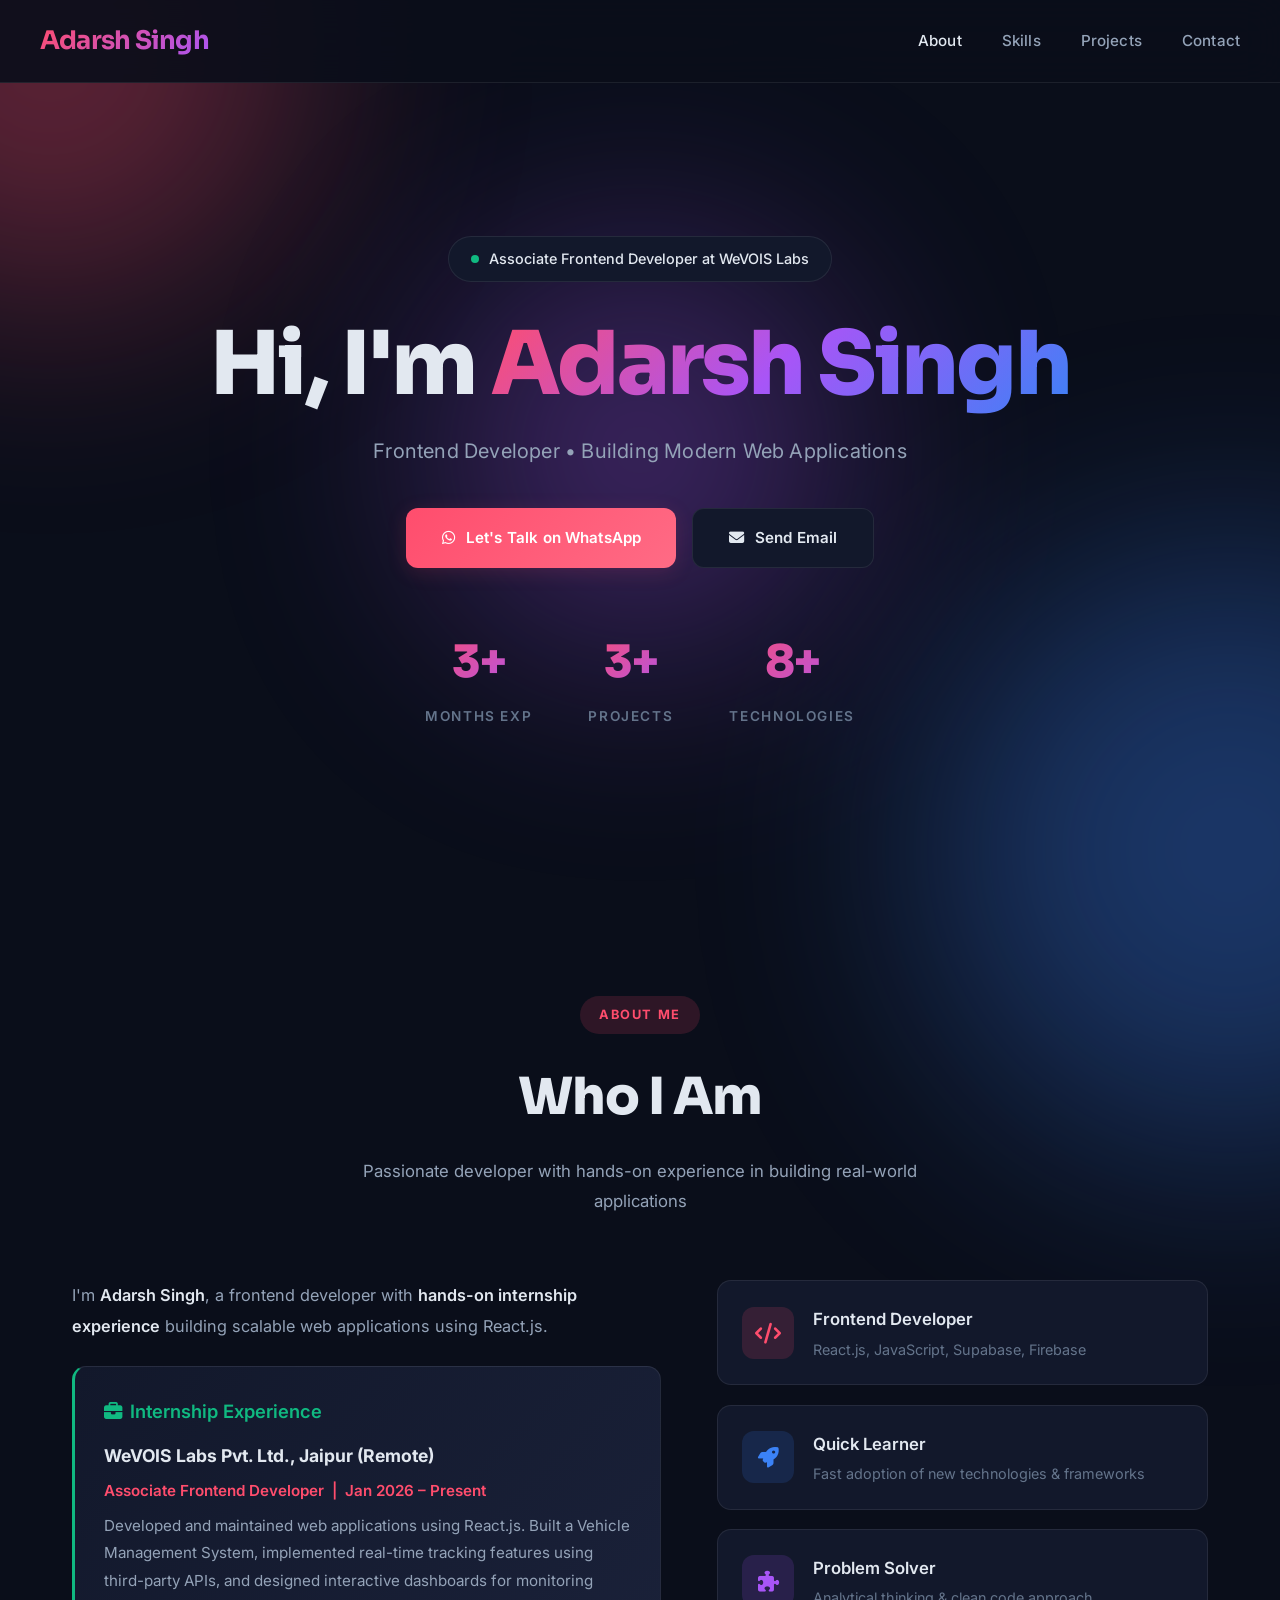
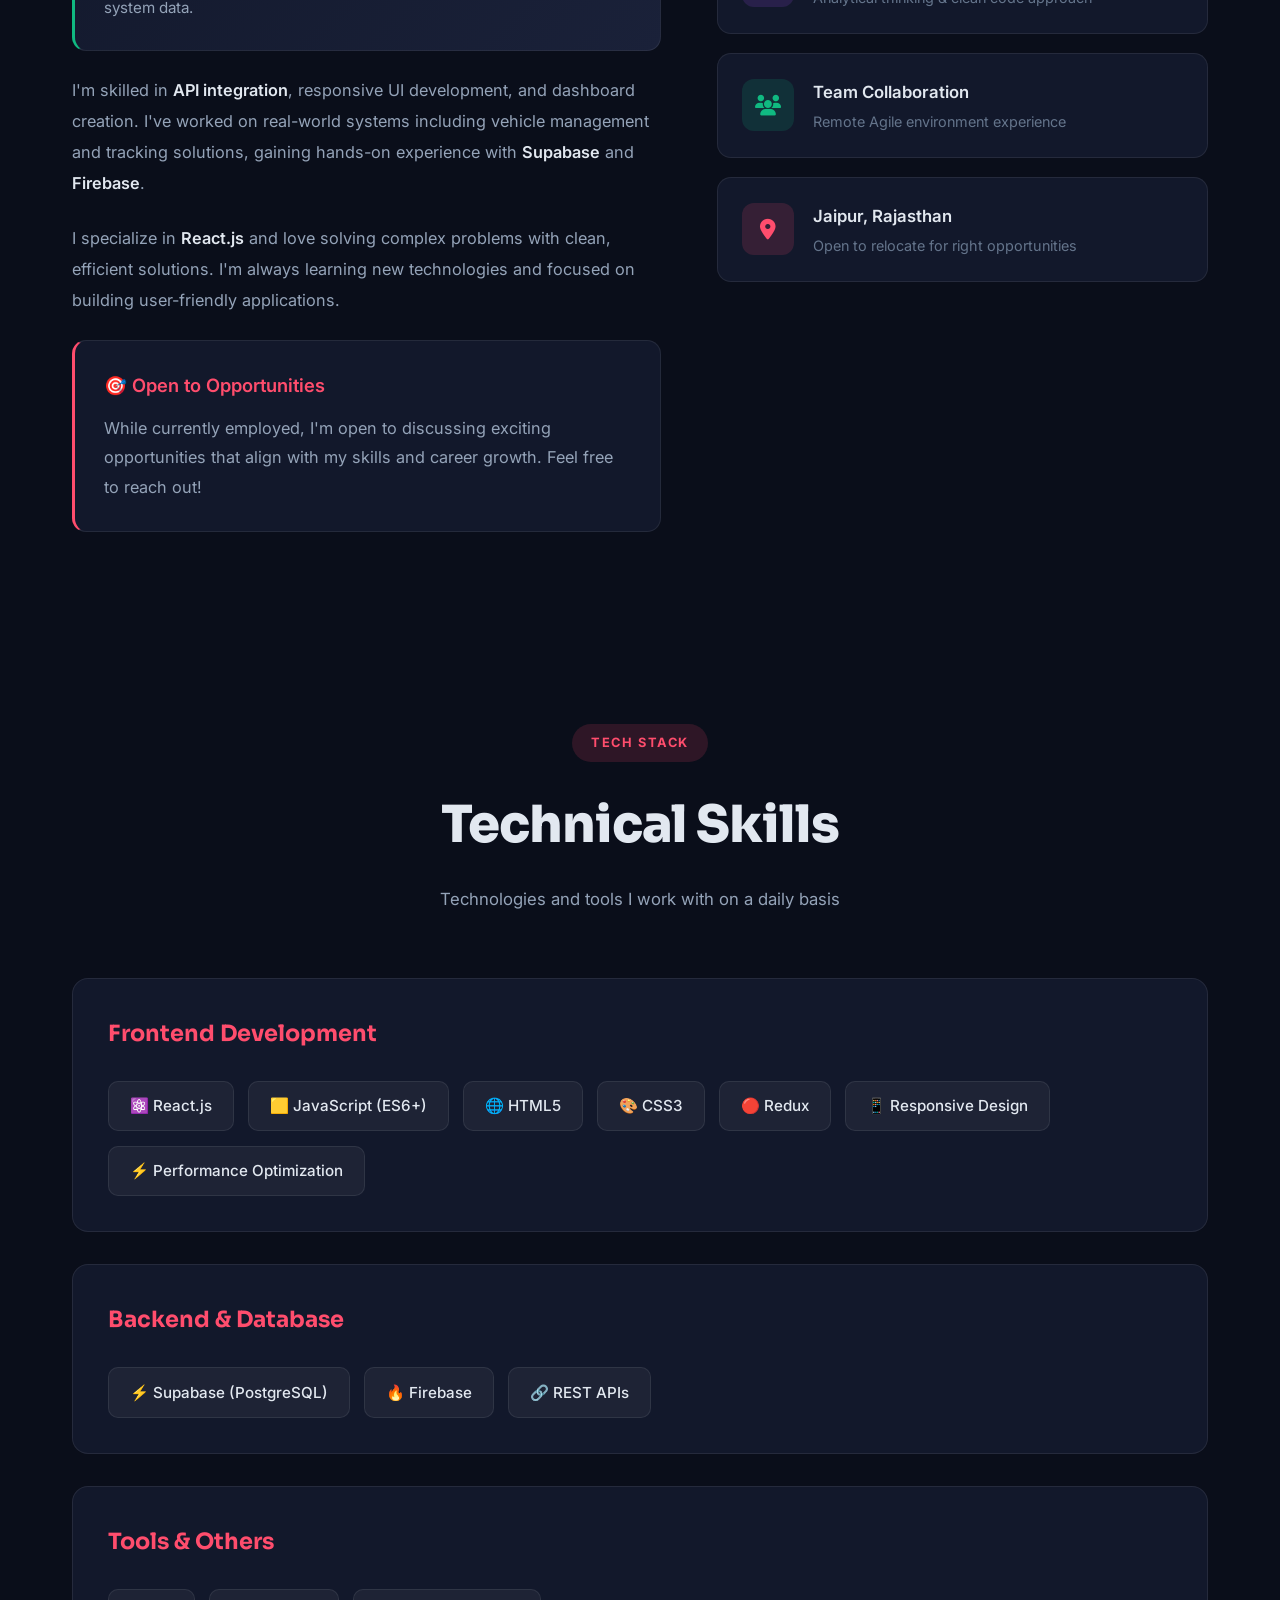
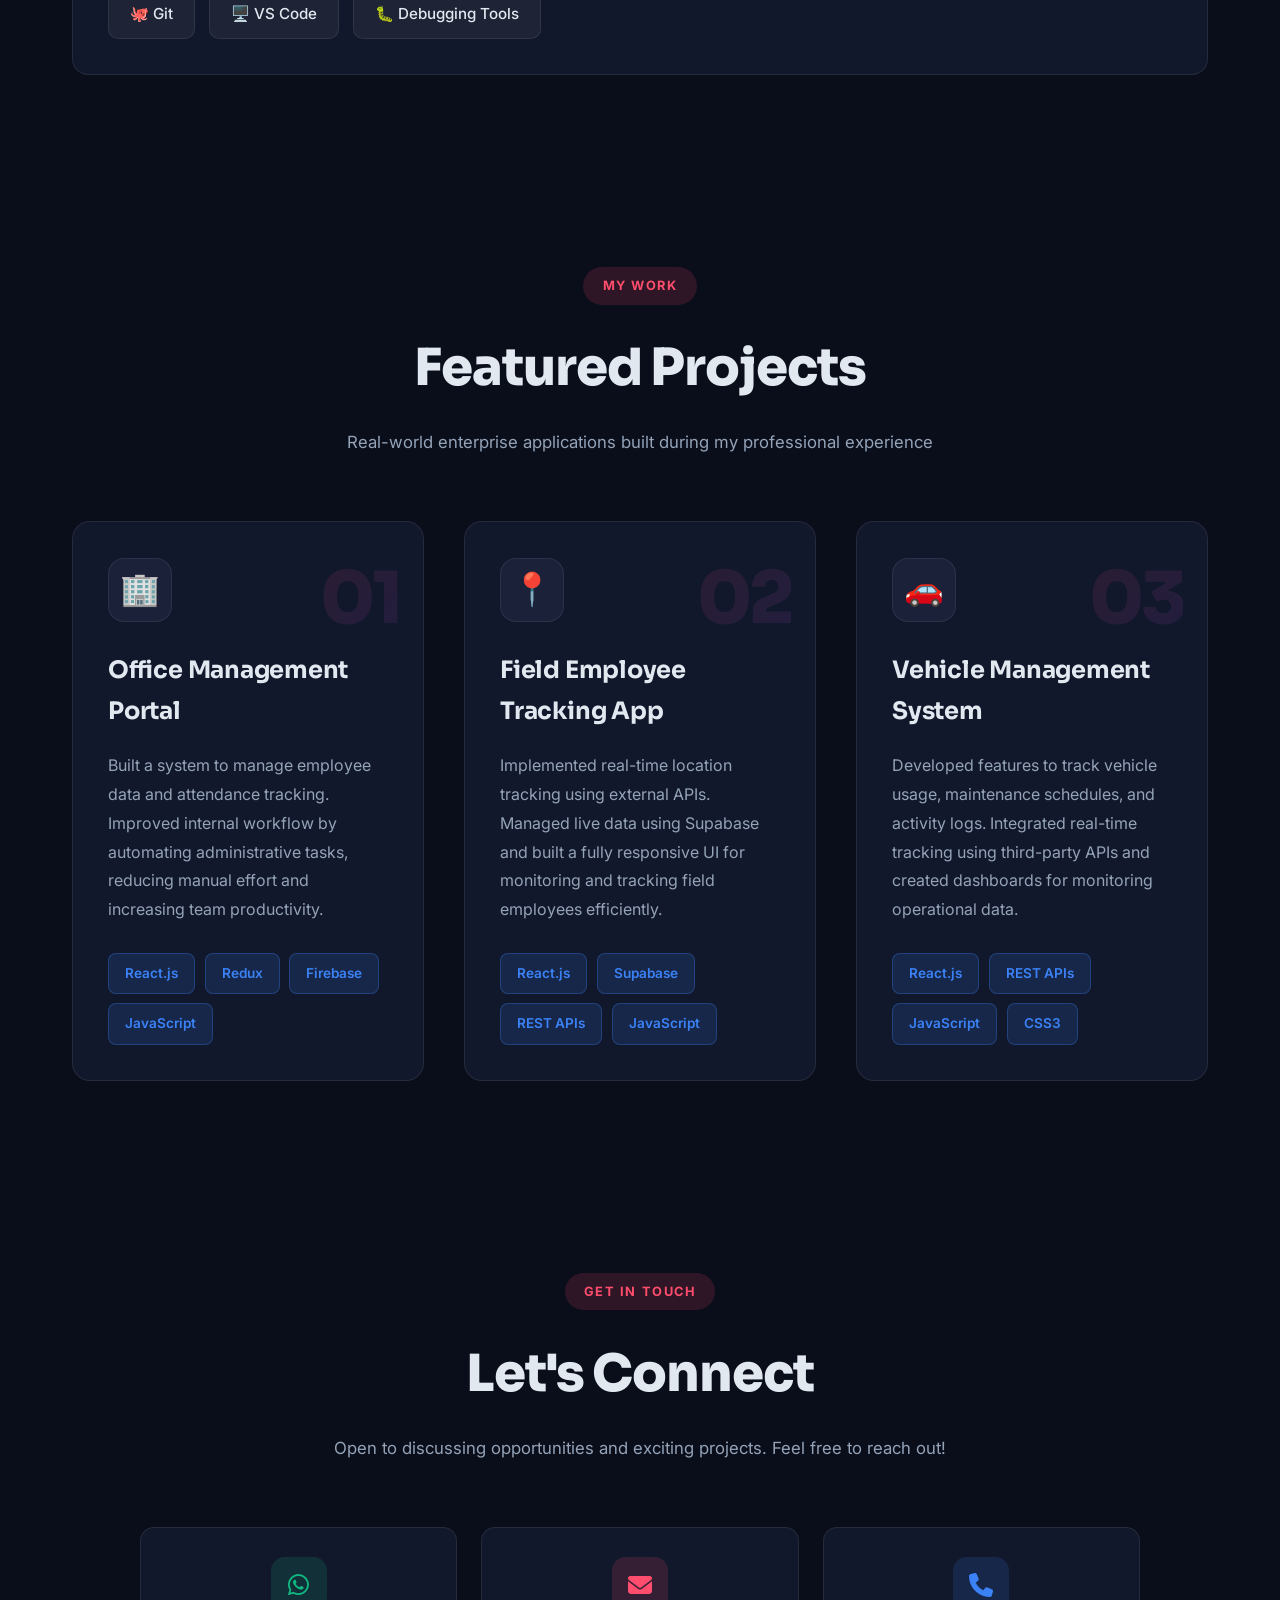
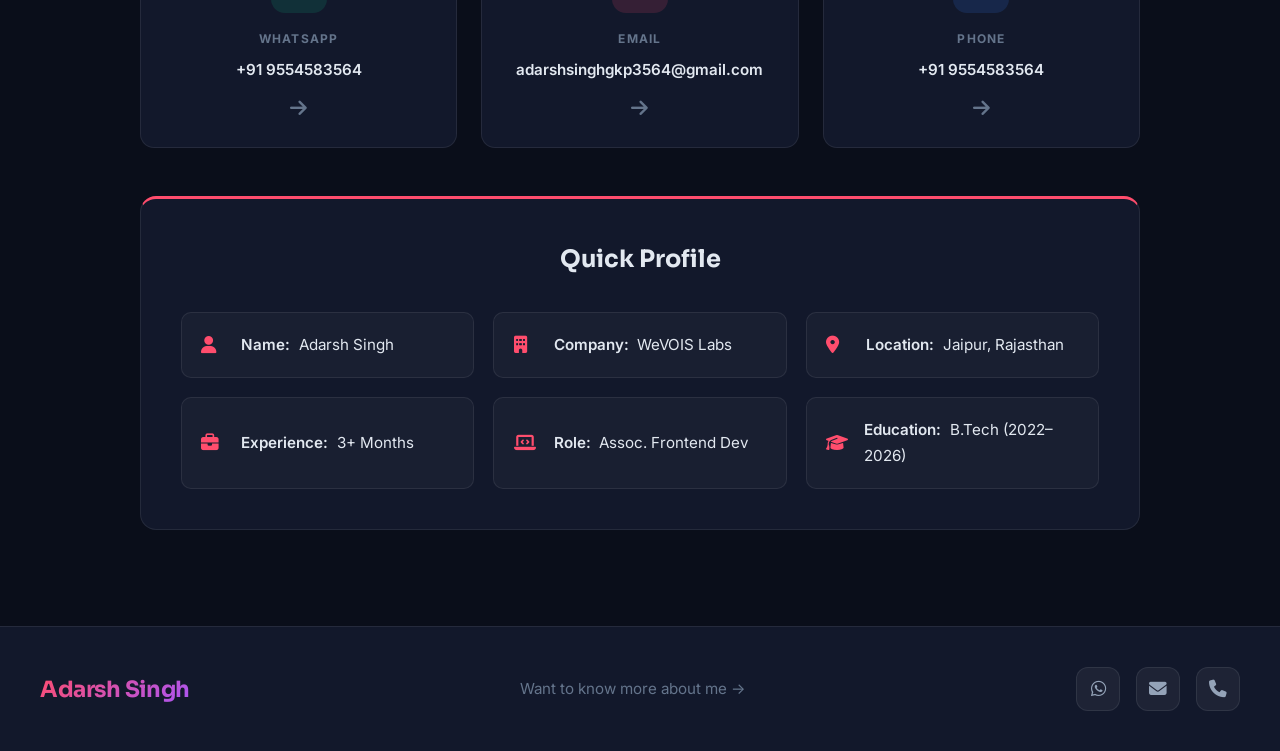
==== index.html @ 5f92d69b "Update portfolio - Adarsh Singh, Frontend Developer role, updated projects and skills" ====
<!DOCTYPE html>
<html lang="en">

<head>
  <meta charset="UTF-8" />
  <meta name="viewport" content="width=device-width, initial-scale=1.0" />
  <title>Adarsh Singh | Frontend Developer</title>
  <link
    href="https://fonts.googleapis.com/css2?family=Inter:wght@300;400;500;600;700;800;900&family=Sora:wght@400;500;600;700;800&display=swap"
    rel="stylesheet" />
  <link rel="stylesheet" href="https://cdnjs.cloudflare.com/ajax/libs/font-awesome/6.5.0/css/all.min.css" />
  <style>
    *,
    *::before,
    *::after {
      box-sizing: border-box;
      margin: 0;
      padding: 0;
    }

    html {
      scroll-behavior: smooth;
    }

    :root {
      --bg-dark: #0a0e1a;
      --bg-card: #12182b;
      --bg-hover: #1a2139;
      --accent: #ff4d6d;
      --accent-glow: rgba(255, 77, 109, 0.15);
      --blue: #3b82f6;
      --blue-glow: rgba(59, 130, 246, 0.15);
      --purple: #a855f7;
      --green: #10b981;
      --text: #e2e8f0;
      --text-dim: #94a3b8;
      --text-muted: #64748b;
      --border: rgba(255, 255, 255, 0.08);
    }

    body {
      font-family: 'Inter', -apple-system, BlinkMacSystemFont, 'Segoe UI', sans-serif;
      background: var(--bg-dark);
      color: var(--text);
      overflow-x: hidden;
      line-height: 1.7;
      -webkit-font-smoothing: antialiased;
      -moz-osx-font-smoothing: grayscale;
    }

    /* Background Effects */
    .bg-gradient {
      position: fixed;
      width: 100%;
      height: 100%;
      top: 0;
      left: 0;
      z-index: 0;
      pointer-events: none;
    }

    .glow {
      position: absolute;
      border-radius: 50%;
      filter: blur(120px);
      opacity: 0.35;
    }

    .glow-1 {
      width: 500px;
      height: 500px;
      background: var(--accent);
      top: -200px;
      left: -200px;
    }

    .glow-2 {
      width: 600px;
      height: 600px;
      background: var(--blue);
      bottom: -250px;
      right: -250px;
    }

    .glow-3 {
      width: 400px;
      height: 400px;
      background: var(--purple);
      top: 50%;
      left: 50%;
      transform: translate(-50%, -50%);
    }

    /* Navigation */
    nav {
      position: fixed;
      top: 0;
      left: 0;
      right: 0;
      z-index: 1000;
      padding: 1.2rem 2rem;
      background: rgba(10, 14, 26, 0.9);
      backdrop-filter: blur(20px);
      border-bottom: 1px solid var(--border);
    }

    .nav-container {
      max-width: 1200px;
      margin: 0 auto;
      display: flex;
      justify-content: space-between;
      align-items: center;
    }

    .logo {
      font-family: 'Sora', sans-serif;
      font-size: 1.6rem;
      font-weight: 700;
      background: linear-gradient(135deg, var(--accent), var(--purple));
      -webkit-background-clip: text;
      -webkit-text-fill-color: transparent;
      background-clip: text;
      letter-spacing: -0.03em;
    }

    .nav-links {
      display: flex;
      gap: 2.5rem;
      list-style: none;
    }

    .nav-links a {
      text-decoration: none;
      color: var(--text-dim);
      font-size: 0.95rem;
      font-weight: 500;
      transition: color 0.3s;
      position: relative;
      letter-spacing: 0.01em;
    }

    .nav-links a::after {
      content: '';
      position: absolute;
      bottom: -4px;
      left: 0;
      width: 0;
      height: 2px;
      background: var(--accent);
      transition: width 0.3s;
    }

    .nav-links a:hover,
    .nav-links a.active {
      color: var(--text);
    }

    .nav-links a:hover::after {
      width: 100%;
    }

    /* Main Container */
    .container {
      position: relative;
      z-index: 1;
      max-width: 1200px;
      margin: 0 auto;
      padding: 0 2rem;
    }

    /* Hero Section */
    .hero {
      min-height: 100vh;
      display: flex;
      flex-direction: column;
      justify-content: center;
      align-items: center;
      text-align: center;
      padding: 8rem 2rem 4rem;
    }

    .status-badge {
      display: inline-flex;
      align-items: center;
      gap: 0.6rem;
      padding: 0.6rem 1.4rem;
      background: var(--bg-card);
      border: 1px solid var(--border);
      border-radius: 50px;
      font-size: 0.9rem;
      font-weight: 500;
      margin-bottom: 2rem;
      animation: fadeInUp 0.6s ease;
    }

    .status-dot {
      width: 8px;
      height: 8px;
      background: var(--green);
      border-radius: 50%;
      animation: pulse 2s infinite;
    }

    @keyframes pulse {

      0%,
      100% {
        opacity: 1;
        transform: scale(1);
      }

      50% {
        opacity: 0.6;
        transform: scale(1.1);
      }
    }

    .hero h1 {
      font-family: 'Sora', sans-serif;
      font-size: clamp(2.8rem, 8vw, 5.5rem);
      font-weight: 800;
      line-height: 1.15;
      margin-bottom: 1.2rem;
      letter-spacing: -0.03em;
      animation: fadeInUp 0.6s 0.1s ease both;
    }

    .hero h1 .gradient-text {
      background: linear-gradient(135deg, var(--accent), var(--purple), var(--blue));
      -webkit-background-clip: text;
      -webkit-text-fill-color: transparent;
      background-clip: text;
    }

    .hero-subtitle {
      font-size: 1.25rem;
      color: var(--text-dim);
      margin-bottom: 2.5rem;
      font-weight: 400;
      letter-spacing: 0.01em;
      animation: fadeInUp 0.6s 0.2s ease both;
    }

    .cta-buttons {
      display: flex;
      gap: 1rem;
      flex-wrap: wrap;
      justify-content: center;
      margin-bottom: 3.5rem;
      animation: fadeInUp 0.6s 0.3s ease both;
    }

    .btn {
      padding: 1rem 2.2rem;
      border-radius: 12px;
      font-size: 0.95rem;
      font-weight: 600;
      text-decoration: none;
      display: inline-flex;
      align-items: center;
      gap: 0.7rem;
      transition: all 0.3s;
      border: none;
      cursor: pointer;
      letter-spacing: 0.01em;
    }

    .btn-primary {
      background: linear-gradient(135deg, var(--accent), #ff6b85);
      color: white;
      box-shadow: 0 4px 20px var(--accent-glow);
    }

    .btn-primary:hover {
      transform: translateY(-3px);
      box-shadow: 0 8px 30px var(--accent-glow);
    }

    .btn-secondary {
      background: var(--bg-card);
      color: var(--text);
      border: 1px solid var(--border);
    }

    .btn-secondary:hover {
      background: var(--bg-hover);
      border-color: var(--accent);
      transform: translateY(-3px);
    }

    .stats {
      display: flex;
      gap: 3.5rem;
      justify-content: center;
      animation: fadeInUp 0.6s 0.4s ease both;
    }

    .stat-item {
      text-align: center;
    }

    .stat-number {
      font-family: 'Sora', sans-serif;
      font-size: 2.8rem;
      font-weight: 800;
      background: linear-gradient(135deg, var(--accent), var(--purple));
      -webkit-background-clip: text;
      -webkit-text-fill-color: transparent;
      background-clip: text;
      letter-spacing: -0.02em;
    }

    .stat-label {
      font-size: 0.85rem;
      color: var(--text-muted);
      text-transform: uppercase;
      letter-spacing: 0.12em;
      font-weight: 600;
      margin-top: 0.3rem;
    }

    /* Section Styles */
    section {
      padding: 6rem 0;
      position: relative;
    }

    .section-header {
      text-align: center;
      margin-bottom: 4rem;
    }

    .section-tag {
      display: inline-block;
      padding: 0.5rem 1.2rem;
      background: var(--accent-glow);
      color: var(--accent);
      border-radius: 50px;
      font-size: 0.8rem;
      font-weight: 700;
      text-transform: uppercase;
      letter-spacing: 0.12em;
      margin-bottom: 1.2rem;
    }

    .section-title {
      font-family: 'Sora', sans-serif;
      font-size: clamp(2rem, 5vw, 3.2rem);
      font-weight: 800;
      margin-bottom: 1rem;
      letter-spacing: -0.02em;
    }

    .section-description {
      color: var(--text-dim);
      font-size: 1.05rem;
      max-width: 650px;
      margin: 0 auto;
      line-height: 1.8;
    }

    /* About Section */
    .about-grid {
      display: grid;
      grid-template-columns: 1.2fr 1fr;
      gap: 3.5rem;
      margin-top: 3rem;
      align-items: start;
    }

    .about-text p {
      color: var(--text-dim);
      margin-bottom: 1.5rem;
      line-height: 1.9;
      font-size: 1.02rem;
    }

    .about-text strong {
      color: var(--text);
      font-weight: 600;
    }

    .current-work {
      background: linear-gradient(135deg, var(--bg-card), var(--bg-hover));
      border: 1px solid var(--border);
      border-left: 3px solid var(--green);
      padding: 1.8rem;
      border-radius: 14px;
      margin-bottom: 1.5rem;
    }

    .current-work h4 {
      color: var(--green);
      margin-bottom: 0.8rem;
      font-size: 1.15rem;
      font-weight: 600;
      display: flex;
      align-items: center;
      gap: 0.5rem;
    }

    .current-work .company {
      color: var(--text);
      font-weight: 700;
      font-size: 1.1rem;
    }

    .current-work .role {
      color: var(--accent);
      font-weight: 600;
      font-size: 0.95rem;
      margin-top: 0.3rem;
    }

    .current-work p {
      margin: 0.5rem 0 0 0;
      line-height: 1.8;
      font-size: 0.95rem;
    }

    .highlight-box {
      background: var(--bg-card);
      border: 1px solid var(--border);
      border-left: 3px solid var(--accent);
      padding: 1.8rem;
      border-radius: 14px;
      margin-top: 1.5rem;
    }

    .highlight-box h4 {
      color: var(--accent);
      margin-bottom: 0.8rem;
      font-size: 1.15rem;
      font-weight: 600;
    }

    .highlight-box p {
      margin: 0;
      line-height: 1.8;
    }

    .info-cards {
      display: flex;
      flex-direction: column;
      gap: 1.2rem;
    }

    .info-card {
      background: var(--bg-card);
      border: 1px solid var(--border);
      border-radius: 14px;
      padding: 1.5rem;
      display: flex;
      align-items: center;
      gap: 1.2rem;
      transition: all 0.3s;
    }

    .info-card:hover {
      background: var(--bg-hover);
      border-color: var(--accent);
      transform: translateX(8px);
    }

    .info-icon {
      width: 52px;
      height: 52px;
      border-radius: 12px;
      display: flex;
      align-items: center;
      justify-content: center;
      font-size: 1.3rem;
      flex-shrink: 0;
    }

    .icon-red {
      background: var(--accent-glow);
      color: var(--accent);
    }

    .icon-blue {
      background: var(--blue-glow);
      color: var(--blue);
    }

    .icon-purple {
      background: rgba(168, 85, 247, 0.15);
      color: var(--purple);
    }

    .icon-green {
      background: rgba(16, 185, 129, 0.15);
      color: var(--green);
    }

    .info-content h4 {
      font-size: 1.05rem;
      margin-bottom: 0.3rem;
      font-weight: 600;
    }

    .info-content p {
      font-size: 0.9rem;
      color: var(--text-muted);
      margin: 0;
      line-height: 1.5;
    }

    /* Skills Section */
    .skills-grid {
      display: grid;
      gap: 2rem;
      margin-top: 3rem;
    }

    .skill-category {
      background: var(--bg-card);
      border: 1px solid var(--border);
      border-radius: 16px;
      padding: 2.2rem;
      transition: all 0.3s;
    }

    .skill-category:hover {
      border-color: var(--accent);
      transform: translateY(-5px);
      box-shadow: 0 10px 40px rgba(0, 0, 0, 0.3);
    }

    .skill-category h3 {
      font-family: 'Sora', sans-serif;
      font-size: 1.4rem;
      margin-bottom: 1.8rem;
      color: var(--accent);
      font-weight: 700;
    }

    .skill-tags {
      display: flex;
      flex-wrap: wrap;
      gap: 0.9rem;
    }

    .skill-tag {
      padding: 0.7rem 1.3rem;
      background: rgba(255, 255, 255, 0.05);
      border: 1px solid var(--border);
      border-radius: 10px;
      font-size: 0.95rem;
      color: var(--text);
      transition: all 0.3s;
      cursor: default;
      font-weight: 500;
    }

    .skill-tag:hover {
      background: var(--accent-glow);
      border-color: var(--accent);
      color: var(--accent);
      transform: translateY(-3px);
    }

    /* Projects Section */
    .projects-grid {
      display: grid;
      grid-template-columns: repeat(auto-fit, minmax(340px, 1fr));
      gap: 2.5rem;
      margin-top: 3rem;
    }

    .project-card {
      background: var(--bg-card);
      border: 1px solid var(--border);
      border-radius: 18px;
      padding: 2.2rem;
      position: relative;
      overflow: hidden;
      transition: all 0.4s;
    }

    .project-card::before {
      content: '';
      position: absolute;
      top: 0;
      left: 0;
      right: 0;
      height: 3px;
      background: linear-gradient(90deg, var(--accent), var(--purple), var(--blue));
      transform: scaleX(0);
      transition: transform 0.4s;
    }

    .project-card:hover::before {
      transform: scaleX(1);
    }

    .project-card:hover {
      border-color: var(--accent);
      transform: translateY(-10px);
      box-shadow: 0 20px 60px rgba(0, 0, 0, 0.4);
    }

    .project-number {
      font-family: 'Sora', sans-serif;
      font-size: 4.5rem;
      font-weight: 900;
      position: absolute;
      top: 1rem;
      right: 1.5rem;
      background: linear-gradient(135deg, var(--accent), var(--purple));
      -webkit-background-clip: text;
      -webkit-text-fill-color: transparent;
      background-clip: text;
      opacity: 0.1;
      letter-spacing: -0.05em;
    }

    .project-icon {
      width: 64px;
      height: 64px;
      background: var(--bg-hover);
      border: 1px solid var(--border);
      border-radius: 16px;
      display: flex;
      align-items: center;
      justify-content: center;
      font-size: 2rem;
      margin-bottom: 1.8rem;
    }

    .project-card h3 {
      font-family: 'Sora', sans-serif;
      font-size: 1.5rem;
      margin-bottom: 1.2rem;
      font-weight: 700;
      letter-spacing: -0.01em;
    }

    .project-card p {
      color: var(--text-dim);
      line-height: 1.8;
      margin-bottom: 1.8rem;
      font-size: 1rem;
    }

    .project-tags {
      display: flex;
      flex-wrap: wrap;
      gap: 0.6rem;
    }

    .project-tag {
      padding: 0.5rem 1rem;
      background: var(--blue-glow);
      border: 1px solid rgba(59, 130, 246, 0.3);
      color: var(--blue);
      border-radius: 8px;
      font-size: 0.85rem;
      font-weight: 600;
    }

    /* Contact Section */
    .contact-grid {
      display: grid;
      grid-template-columns: repeat(3, 1fr);
      gap: 1.5rem;
      margin-top: 3rem;
      max-width: 1000px;
      margin-left: auto;
      margin-right: auto;
    }

    .contact-card {
      background: var(--bg-card);
      border: 1px solid var(--border);
      border-radius: 14px;
      padding: 1.8rem;
      display: flex;
      flex-direction: column;
      align-items: center;
      text-align: center;
      gap: 1rem;
      text-decoration: none;
      color: var(--text);
      transition: all 0.3s;
      position: relative;
      overflow: hidden;
    }

    .contact-card::before {
      content: '';
      position: absolute;
      top: 0;
      left: 0;
      right: 0;
      height: 2px;
      background: currentColor;
      transform: scaleX(0);
      transition: transform 0.3s;
    }

    .contact-card:hover::before {
      transform: scaleX(1);
    }

    .contact-card:hover {
      background: var(--bg-hover);
      transform: translateY(-8px);
      box-shadow: 0 15px 50px rgba(0, 0, 0, 0.4);
    }

    .contact-card.whatsapp:hover {
      border-color: var(--green);
      box-shadow: 0 15px 50px rgba(16, 185, 129, 0.25);
    }

    .contact-card.whatsapp::before {
      color: var(--green);
    }

    .contact-card.email:hover {
      border-color: var(--accent);
      box-shadow: 0 15px 50px var(--accent-glow);
    }

    .contact-card.email::before {
      color: var(--accent);
    }

    .contact-card.phone:hover {
      border-color: var(--blue);
      box-shadow: 0 15px 50px var(--blue-glow);
    }

    .contact-card.phone::before {
      color: var(--blue);
    }

    .contact-icon {
      width: 56px;
      height: 56px;
      border-radius: 14px;
      display: flex;
      align-items: center;
      justify-content: center;
      font-size: 1.5rem;
      flex-shrink: 0;
    }

    .icon-whatsapp {
      background: rgba(16, 185, 129, 0.15);
      color: var(--green);
    }

    .icon-email {
      background: var(--accent-glow);
      color: var(--accent);
    }

    .icon-phone {
      background: var(--blue-glow);
      color: var(--blue);
    }

    .contact-info {
      width: 100%;
    }

    .contact-label {
      font-size: 0.75rem;
      color: var(--text-muted);
      text-transform: uppercase;
      letter-spacing: 0.1em;
      margin-bottom: 0.5rem;
      font-weight: 700;
    }

    .contact-value {
      font-size: 0.95rem;
      font-weight: 600;
      word-break: break-word;
    }

    .contact-arrow {
      font-size: 1.2rem;
      color: var(--text-muted);
      transition: all 0.3s;
    }

    .contact-card:hover .contact-arrow {
      transform: translateX(5px);
      color: var(--text);
    }

    .profile-summary {
      background: var(--bg-card);
      border: 1px solid var(--border);
      border-top: 3px solid var(--accent);
      border-radius: 16px;
      padding: 2.5rem;
      margin-top: 3rem;
      max-width: 1000px;
      margin-left: auto;
      margin-right: auto;
    }

    .profile-summary h3 {
      font-family: 'Sora', sans-serif;
      margin-bottom: 2rem;
      font-size: 1.5rem;
      font-weight: 700;
      text-align: center;
    }

    .profile-grid {
      display: grid;
      grid-template-columns: repeat(auto-fit, minmax(220px, 1fr));
      gap: 1.2rem;
    }

    .profile-item {
      background: rgba(255, 255, 255, 0.03);
      padding: 1.2rem;
      border-radius: 10px;
      display: flex;
      align-items: center;
      gap: 1rem;
      font-size: 0.95rem;
      border: 1px solid var(--border);
      transition: all 0.3s;
    }

    .profile-item:hover {
      background: rgba(255, 255, 255, 0.05);
      border-color: var(--accent);
    }

    .profile-item i {
      color: var(--accent);
      width: 24px;
      font-size: 1.1rem;
    }

    .profile-item strong {
      color: var(--text);
      margin-right: 0.3rem;
      font-weight: 600;
    }

    /* Footer */
    footer {
      background: var(--bg-card);
      border-top: 1px solid var(--border);
      padding: 2.5rem 2rem;
      text-align: center;
      position: relative;
      z-index: 1;
    }

    .footer-content {
      max-width: 1200px;
      margin: 0 auto;
      display: flex;
      justify-content: space-between;
      align-items: center;
      flex-wrap: wrap;
      gap: 2rem;
    }

    .footer-logo {
      font-family: 'Sora', sans-serif;
      font-size: 1.4rem;
      font-weight: 700;
      background: linear-gradient(135deg, var(--accent), var(--purple));
      -webkit-background-clip: text;
      -webkit-text-fill-color: transparent;
      background-clip: text;
      letter-spacing: -0.02em;
    }

    .footer-text {
      color: var(--text-muted);
      font-size: 0.95rem;
    }

    .footer-text .heart {
      color: var(--accent);
    }

    .social-links {
      display: flex;
      gap: 1rem;
    }

    .social-link {
      width: 44px;
      height: 44px;
      background: rgba(255, 255, 255, 0.05);
      border: 1px solid var(--border);
      border-radius: 12px;
      display: flex;
      align-items: center;
      justify-content: center;
      color: var(--text-dim);
      text-decoration: none;
      font-size: 1.1rem;
      transition: all 0.3s;
    }

    .social-link:hover {
      background: var(--accent-glow);
      border-color: var(--accent);
      color: var(--accent);
      transform: translateY(-3px);
    }

    /* Animations */
    @keyframes fadeInUp {
      from {
        opacity: 0;
        transform: translateY(30px);
      }

      to {
        opacity: 1;
        transform: translateY(0);
      }
    }

    .reveal {
      opacity: 0;
      transform: translateY(30px);
      transition: all 0.6s ease;
    }

    .reveal.active {
      opacity: 1;
      transform: translateY(0);
    }

    /* Mobile Menu Toggle */
    .menu-toggle {
      display: none;
      flex-direction: column;
      gap: 5px;
      cursor: pointer;
    }

    .menu-toggle span {
      width: 26px;
      height: 3px;
      background: var(--text);
      border-radius: 2px;
      transition: all 0.3s;
    }

    /* Responsive Design */
    @media (max-width: 968px) {
      .about-grid {
        grid-template-columns: 1fr;
        gap: 2.5rem;
      }

      .contact-grid {
        grid-template-columns: 1fr;
      }

      .projects-grid {
        grid-template-columns: 1fr;
      }
    }

    @media (max-width: 768px) {
      nav {
        padding: 1rem 1.5rem;
      }

      .menu-toggle {
        display: flex;
      }

      .nav-links {
        position: fixed;
        top: 70px;
        left: 0;
        right: 0;
        background: rgba(10, 14, 26, 0.98);
        backdrop-filter: blur(20px);
        flex-direction: column;
        padding: 2rem;
        gap: 1.5rem;
        transform: translateY(-100%);
        transition: transform 0.3s;
        border-bottom: 1px solid var(--border);
      }

      .nav-links.active {
        transform: translateY(0);
      }

      .hero h1 {
        font-size: 2.5rem;
      }

      .stats {
        gap: 2rem;
        flex-wrap: wrap;
      }

      .footer-content {
        flex-direction: column;
        text-align: center;
      }

      .cta-buttons {
        flex-direction: column;
        width: 100%;
        max-width: 320px;
      }

      .btn {
        width: 100%;
        justify-content: center;
      }

      section {
        padding: 4rem 0;
      }

      .section-header {
        margin-bottom: 3rem;
      }
    }
  </style>
</head>

<body>

  <!-- Background Effects -->
  <div class="bg-gradient">
    <div class="glow glow-1"></div>
    <div class="glow glow-2"></div>
    <div class="glow glow-3"></div>
  </div>

  <!-- Navigation -->
  <nav>
    <div class="nav-container">
      <div class="logo">Adarsh Singh</div>
      <div class="menu-toggle" onclick="toggleMenu()">
        <span></span>
        <span></span>
        <span></span>
      </div>
      <ul class="nav-links" id="navLinks">
        <li><a href="#about">About</a></li>
        <li><a href="#skills">Skills</a></li>
        <li><a href="#projects">Projects</a></li>
        <li><a href="#contact">Contact</a></li>
      </ul>
    </div>
  </nav>

  <!-- Hero Section -->
  <section class="hero">
    <div class="status-badge">
      <span class="status-dot"></span>
      Associate Frontend Developer at WeVOIS Labs
    </div>
    <h1>Hi, I'm <span class="gradient-text">Adarsh Singh</span></h1>
    <p class="hero-subtitle">Frontend Developer • Building Modern Web Applications</p>
    <div class="cta-buttons">
      <a href="https://wa.me/919554583564?text=Hi%20Adarsh!%20I%20saw%20your%20portfolio." target="_blank"
        class="btn btn-primary">
        <i class="fab fa-whatsapp"></i> Let's Talk on WhatsApp
      </a>
      <a href="mailto:adarshsinghgkp3564@gmail.com?subject=Opportunity%20for%20Adarsh" class="btn btn-secondary">
        <i class="fas fa-envelope"></i> Send Email
      </a>
    </div>
    <div class="stats">
      <div class="stat-item">
        <div class="stat-number">3+</div>
        <div class="stat-label">Months Exp</div>
      </div>
      <div class="stat-item">
        <div class="stat-number">3+</div>
        <div class="stat-label">Projects</div>
      </div>
      <div class="stat-item">
        <div class="stat-number">8+</div>
        <div class="stat-label">Technologies</div>
      </div>
    </div>
  </section>

  <div class="container">
    <!-- About Section -->
    <section id="about">
      <div class="section-header reveal">
        <span class="section-tag">About Me</span>
        <h2 class="section-title">Who I Am</h2>
        <p class="section-description">Passionate developer with hands-on experience in building real-world applications
        </p>
      </div>

      <div class="about-grid">
        <div class="about-text reveal">
          <p>I'm <strong>Adarsh Singh</strong>, a frontend developer with <strong>hands-on internship experience</strong> building scalable web applications using React.js.</p>

          <div class="current-work">
            <h4><i class="fas fa-briefcase"></i> Internship Experience</h4>
            <p class="company">WeVOIS Labs Pvt. Ltd., Jaipur (Remote)</p>
            <p class="role">Associate Frontend Developer &nbsp;|&nbsp; Jan 2026 – Present</p>
            <p>Developed and maintained web applications using React.js. Built a Vehicle Management System, implemented real-time tracking features using third-party APIs, and designed interactive dashboards for monitoring system data.</p>
          </div>

          <p>I'm skilled in <strong>API integration</strong>, responsive UI development, and dashboard creation. I've worked on real-world systems including vehicle management and tracking solutions, gaining hands-on experience with <strong>Supabase</strong> and <strong>Firebase</strong>.</p>

          <p>I specialize in <strong>React.js</strong> and love solving complex problems with clean, efficient solutions. I'm always learning new technologies and focused on building user-friendly applications.</p>

          <div class="highlight-box">
            <h4>🎯 Open to Opportunities</h4>
            <p>While currently employed, I'm open to discussing exciting opportunities that align with my skills and
              career growth. Feel free to reach out!</p>
          </div>
        </div>

        <div class="info-cards reveal">
          <div class="info-card">
            <div class="info-icon icon-red">
              <i class="fas fa-code"></i>
            </div>
            <div class="info-content">
              <h4>Frontend Developer</h4>
              <p>React.js, JavaScript, Supabase, Firebase</p>
            </div>
          </div>

          <div class="info-card">
            <div class="info-icon icon-blue">
              <i class="fas fa-rocket"></i>
            </div>
            <div class="info-content">
              <h4>Quick Learner</h4>
              <p>Fast adoption of new technologies & frameworks</p>
            </div>
          </div>

          <div class="info-card">
            <div class="info-icon icon-purple">
              <i class="fas fa-puzzle-piece"></i>
            </div>
            <div class="info-content">
              <h4>Problem Solver</h4>
              <p>Analytical thinking & clean code approach</p>
            </div>
          </div>

          <div class="info-card">
            <div class="info-icon icon-green">
              <i class="fas fa-users"></i>
            </div>
            <div class="info-content">
              <h4>Team Collaboration</h4>
              <p>Remote Agile environment experience</p>
            </div>
          </div>

          <div class="info-card">
            <div class="info-icon icon-red">
              <i class="fas fa-map-marker-alt"></i>
            </div>
            <div class="info-content">
              <h4>Jaipur, Rajasthan</h4>
              <p>Open to relocate for right opportunities</p>
            </div>
          </div>
        </div>
      </div>
    </section>

    <!-- Skills Section -->
    <section id="skills">
      <div class="section-header reveal">
        <span class="section-tag">Tech Stack</span>
        <h2 class="section-title">Technical Skills</h2>
        <p class="section-description">Technologies and tools I work with on a daily basis</p>
      </div>

      <div class="skills-grid">
        <div class="skill-category reveal">
          <h3>Frontend Development</h3>
          <div class="skill-tags">
            <span class="skill-tag">⚛️ React.js</span>
            <span class="skill-tag">🟨 JavaScript (ES6+)</span>
            <span class="skill-tag">🌐 HTML5</span>
            <span class="skill-tag">🎨 CSS3</span>
            <span class="skill-tag">🔴 Redux</span>
            <span class="skill-tag">📱 Responsive Design</span>
            <span class="skill-tag">⚡ Performance Optimization</span>
          </div>
        </div>

        <div class="skill-category reveal">
          <h3>Backend & Database</h3>
          <div class="skill-tags">
            <span class="skill-tag">⚡ Supabase (PostgreSQL)</span>
            <span class="skill-tag">🔥 Firebase</span>
            <span class="skill-tag">🔗 REST APIs</span>
          </div>
        </div>

        <div class="skill-category reveal">
          <h3>Tools & Others</h3>
          <div class="skill-tags">
            <span class="skill-tag">🐙 Git</span>
            <span class="skill-tag">🖥️ VS Code</span>
            <span class="skill-tag">🐛 Debugging Tools</span>
          </div>
        </div>
      </div>
    </section>

    <!-- Projects Section -->
    <section id="projects">
      <div class="section-header reveal">
        <span class="section-tag">My Work</span>
        <h2 class="section-title">Featured Projects</h2>
        <p class="section-description">Real-world enterprise applications built during my professional experience</p>
      </div>

      <div class="projects-grid">
        <div class="project-card reveal">
          <div class="project-number">01</div>
          <div class="project-icon">🏢</div>
          <h3>Office Management Portal</h3>
          <p>Built a system to manage employee data and attendance tracking. Improved internal workflow by automating
            administrative tasks, reducing manual effort and increasing team productivity.</p>
          <div class="project-tags">
            <span class="project-tag">React.js</span>
            <span class="project-tag">Redux</span>
            <span class="project-tag">Firebase</span>
            <span class="project-tag">JavaScript</span>
          </div>
        </div>

        <div class="project-card reveal">
          <div class="project-number">02</div>
          <div class="project-icon">📍</div>
          <h3>Field Employee Tracking App</h3>
          <p>Implemented real-time location tracking using external APIs. Managed live data using Supabase and built a
            fully responsive UI for monitoring and tracking field employees efficiently.</p>
          <div class="project-tags">
            <span class="project-tag">React.js</span>
            <span class="project-tag">Supabase</span>
            <span class="project-tag">REST APIs</span>
            <span class="project-tag">JavaScript</span>
          </div>
        </div>

        <div class="project-card reveal">
          <div class="project-number">03</div>
          <div class="project-icon">🚗</div>
          <h3>Vehicle Management System</h3>
          <p>Developed features to track vehicle usage, maintenance schedules, and activity logs. Integrated real-time
            tracking using third-party APIs and created dashboards for monitoring operational data.</p>
          <div class="project-tags">
            <span class="project-tag">React.js</span>
            <span class="project-tag">REST APIs</span>
            <span class="project-tag">JavaScript</span>
            <span class="project-tag">CSS3</span>
          </div>
        </div>
      </div>
    </section>

    <!-- Contact Section -->
    <section id="contact">
      <div class="section-header reveal">
        <span class="section-tag">Get In Touch</span>
        <h2 class="section-title">Let's Connect</h2>
        <p class="section-description">Open to discussing opportunities and exciting projects. Feel free to reach out!
        </p>
      </div>

      <div class="contact-grid reveal">
        <a href="https://wa.me/919554583564?text=Hi%20Adarsh!%20I%20saw%20your%20portfolio." target="_blank"
          class="contact-card whatsapp">
          <div class="contact-icon icon-whatsapp">
            <i class="fab fa-whatsapp"></i>
          </div>
          <div class="contact-info">
            <div class="contact-label">WhatsApp</div>
            <div class="contact-value">+91 9554583564</div>
          </div>
          <i class="fas fa-arrow-right contact-arrow"></i>
        </a>

        <a href="mailto:adarshsinghgkp3564@gmail.com?subject=Opportunity%20for%20Adarsh" class="contact-card email">
          <div class="contact-icon icon-email">
            <i class="fas fa-envelope"></i>
          </div>
          <div class="contact-info">
            <div class="contact-label">Email</div>
            <div class="contact-value">adarshsinghgkp3564@gmail.com</div>
          </div>
          <i class="fas fa-arrow-right contact-arrow"></i>
        </a>

        <a href="tel:+919554583564" class="contact-card phone">
          <div class="contact-icon icon-phone">
            <i class="fas fa-phone"></i>
          </div>
          <div class="contact-info">
            <div class="contact-label">Phone</div>
            <div class="contact-value">+91 9554583564</div>
          </div>
          <i class="fas fa-arrow-right contact-arrow"></i>
        </a>
      </div>

      <div class="profile-summary reveal">
        <h3>Quick Profile</h3>
        <div class="profile-grid">
          <div class="profile-item">
            <i class="fas fa-user"></i>
            <span><strong>Name:</strong> Adarsh Singh</span>
          </div>
          <div class="profile-item">
            <i class="fas fa-building"></i>
            <span><strong>Company:</strong> WeVOIS Labs</span>
          </div>
          <div class="profile-item">
            <i class="fas fa-map-marker-alt"></i>
            <span><strong>Location:</strong> Jaipur, Rajasthan</span>
          </div>
          <div class="profile-item">
            <i class="fas fa-briefcase"></i>
            <span><strong>Experience:</strong> 3+ Months</span>
          </div>
          <div class="profile-item">
            <i class="fas fa-laptop-code"></i>
            <span><strong>Role:</strong> Assoc. Frontend Dev</span>
          </div>
          <div class="profile-item">
            <i class="fas fa-graduation-cap"></i>
            <span><strong>Education:</strong> B.Tech (2022–2026)</span>
          </div>
        </div>
      </div>
    </section>
  </div>

  <!-- Footer -->
  <footer>
    <div class="footer-content">
      <div class="footer-logo">Adarsh Singh</div>
      <div class="footer-text">
        Want to know more about me →
      </div>
      <div class="social-links">
        <a href="https://wa.me/919554583564" target="_blank" class="social-link" title="WhatsApp">
          <i class="fab fa-whatsapp"></i>
        </a>
        <a href="mailto:adarshsinghgkp3564@gmail.com" class="social-link" title="Email">
          <i class="fas fa-envelope"></i>
        </a>
        <a href="tel:+919554583564" class="social-link" title="Call">
          <i class="fas fa-phone"></i>
        </a>
      </div>
    </div>
  </footer>

  <script>
    // Scroll reveal animation
    const observerOptions = {
      threshold: 0.1,
      rootMargin: '0px 0px -50px 0px'
    };

    const observer = new IntersectionObserver(function (entries) {
      entries.forEach(entry => {
        if (entry.isIntersecting) {
          entry.target.classList.add('active');
        }
      });
    }, observerOptions);

    document.querySelectorAll('.reveal').forEach(element => {
      observer.observe(element);
    });

    // Active nav link on scroll
    const sections = document.querySelectorAll('section[id]');
    const navLinks = document.querySelectorAll('.nav-links a');

    window.addEventListener('scroll', () => {
      let current = '';
      sections.forEach(section => {
        const sectionTop = section.offsetTop;
        const sectionHeight = section.clientHeight;
        if (scrollY >= sectionTop - 200) {
          current = section.getAttribute('id');
        }
      });

      navLinks.forEach(link => {
        link.classList.remove('active');
        if (link.getAttribute('href') === `#${current}`) {
          link.classList.add('active');
        }
      });
    });

    // Mobile menu toggle
    function toggleMenu() {
      const navLinks = document.getElementById('navLinks');
      navLinks.classList.toggle('active');
    }

    // Close mobile menu when clicking a link
    document.querySelectorAll('.nav-links a').forEach(link => {
      link.addEventListener('click', () => {
        document.getElementById('navLinks').classList.remove('active');
      });
    });

    // Smooth scroll for navigation
    document.querySelectorAll('a[href^="#"]').forEach(anchor => {
      anchor.addEventListener('click', function (e) {
        e.preventDefault();
        const target = document.querySelector(this.getAttribute('href'));
        if (target) {
          target.scrollIntoView({
            behavior: 'smooth',
            block: 'start'
          });
        }
      });
    });
  </script>
</body>

</html>
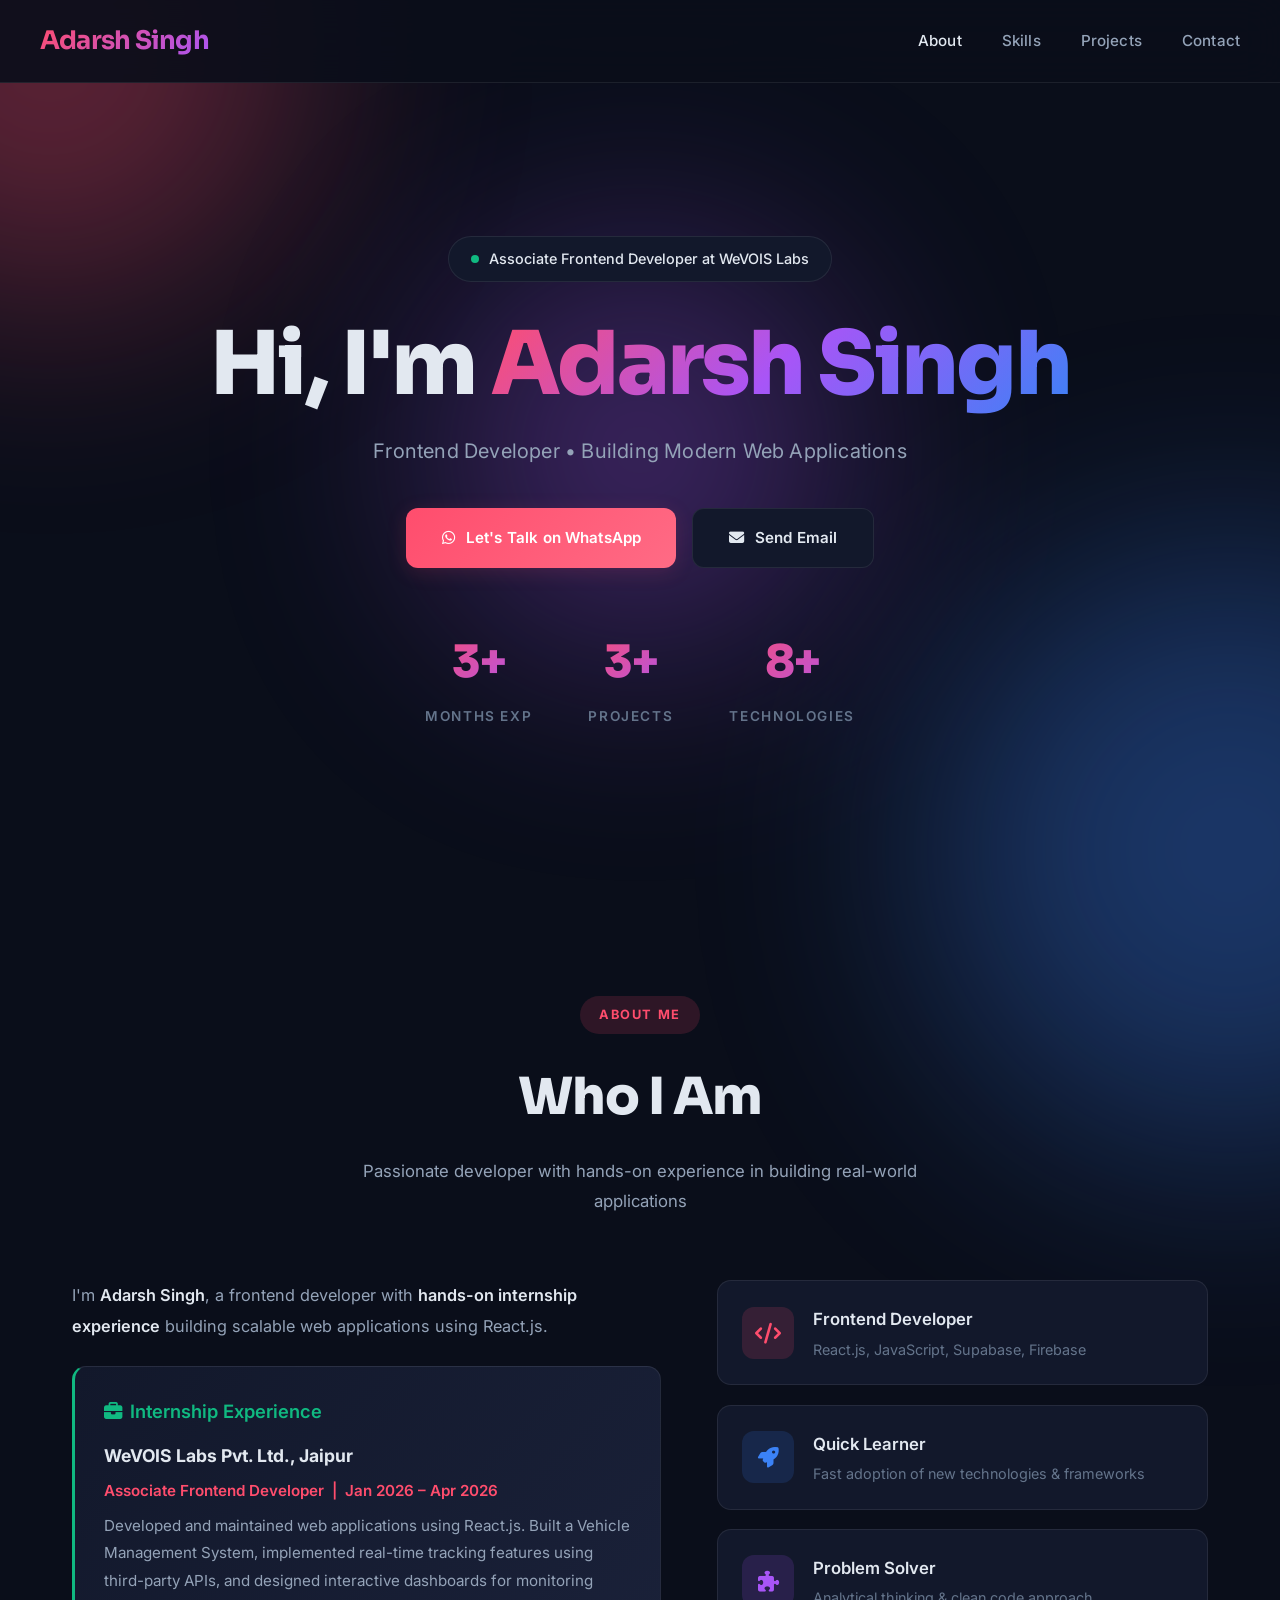
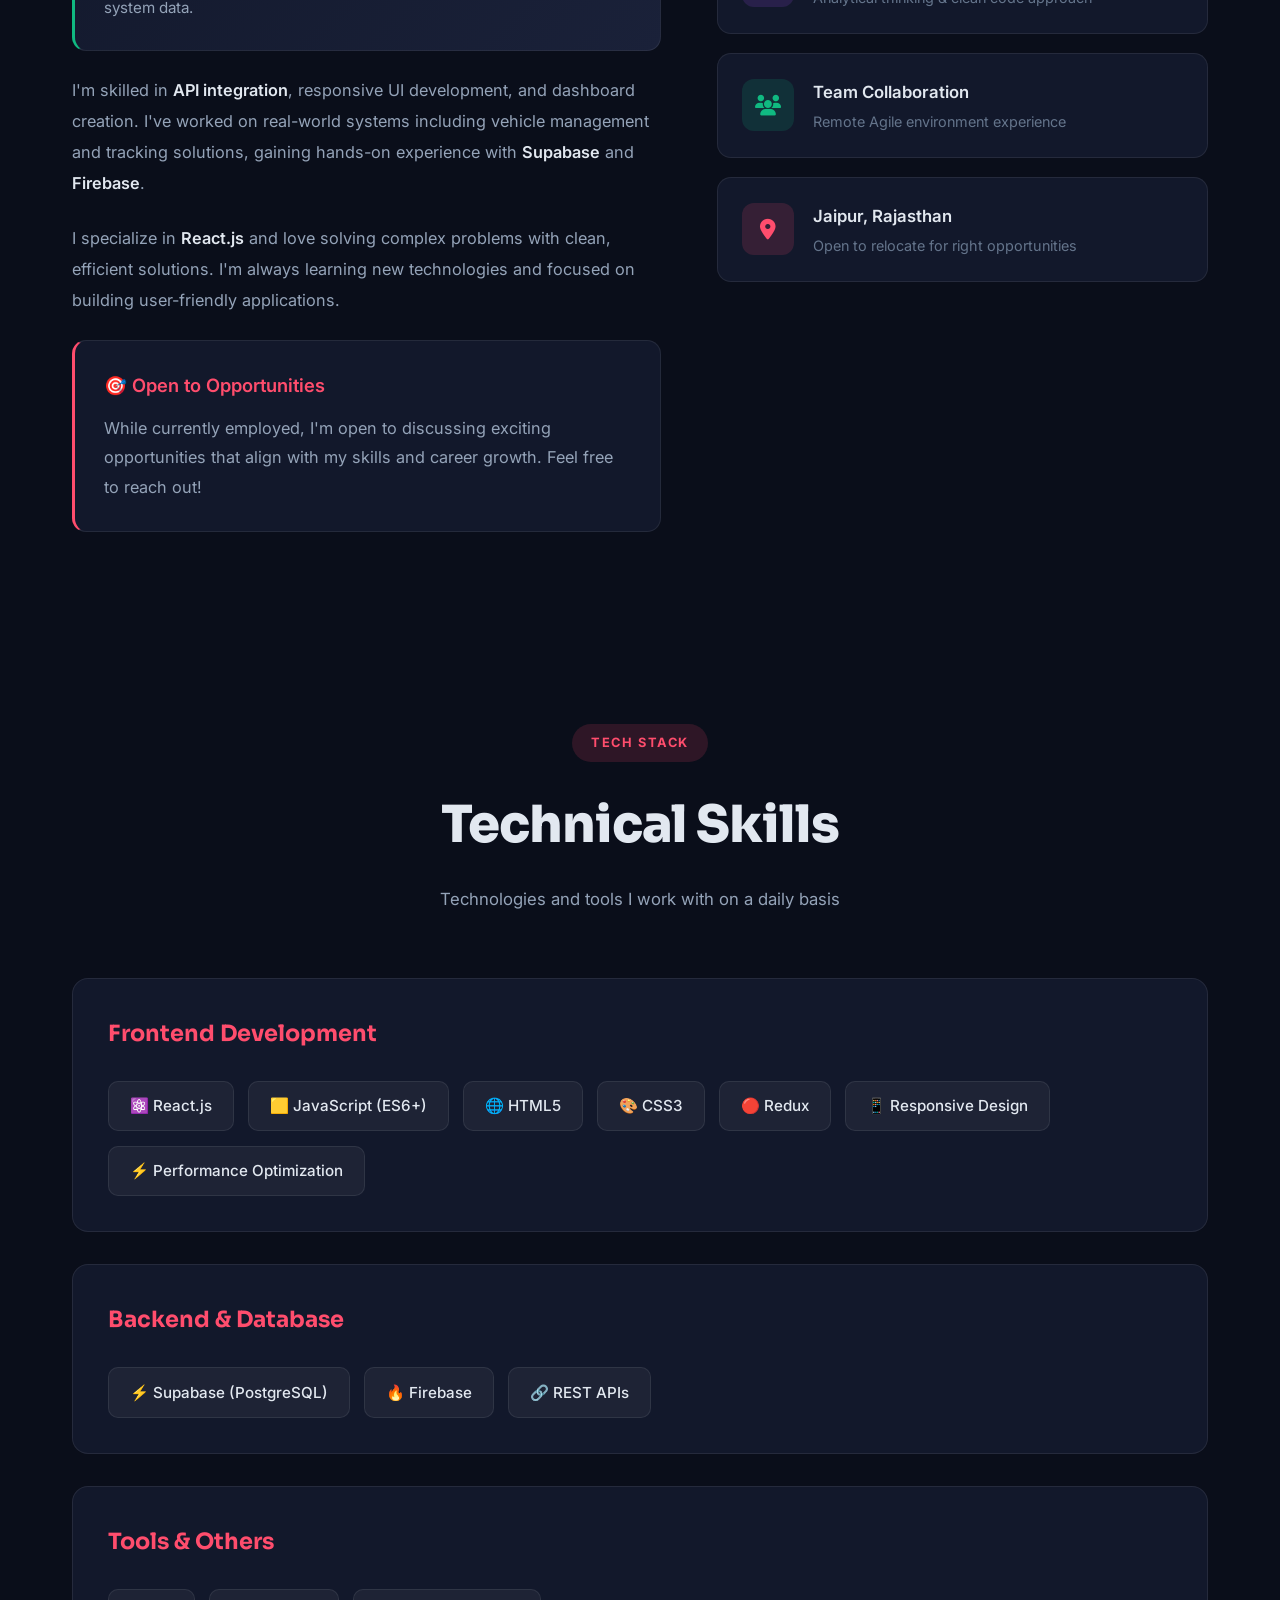
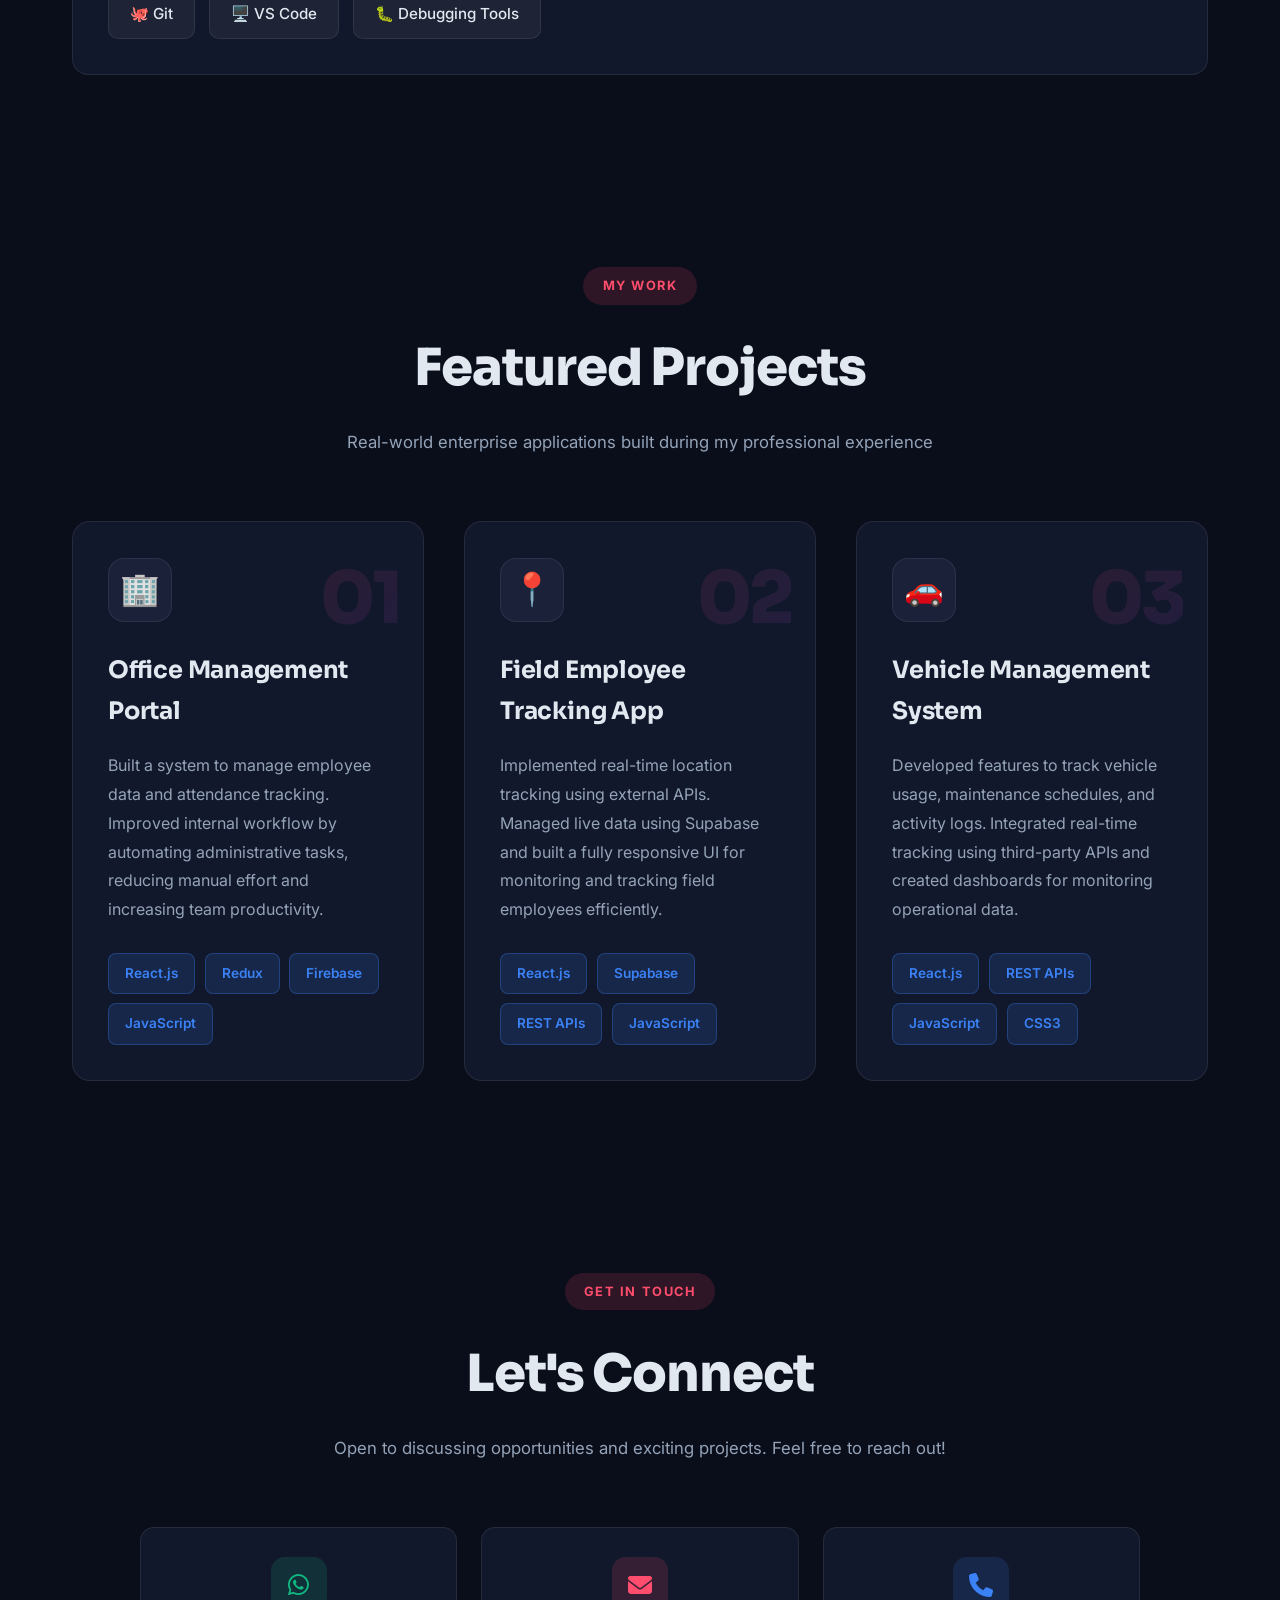
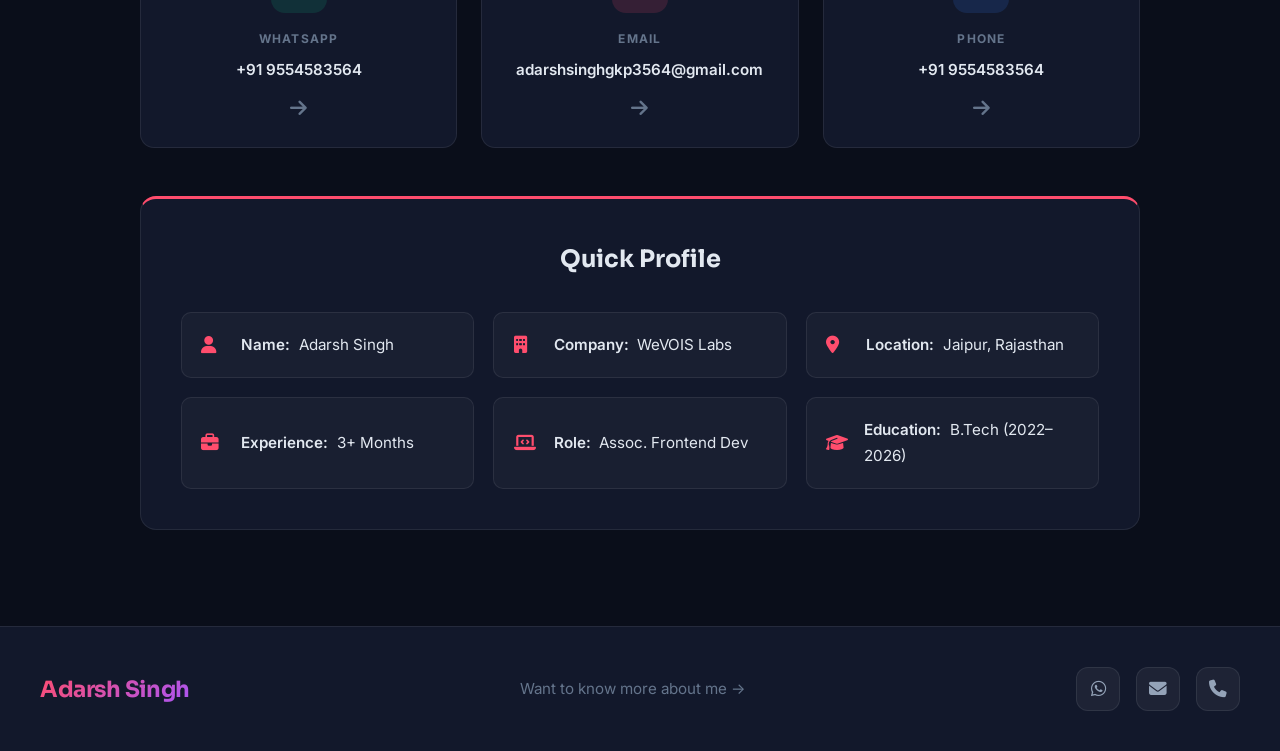
==== commit c98e2d89: "Remove Remote from company name, update internship date to Apr 2026" ====
--- a/index.html
+++ b/index.html
@@ -1110,8 +1110,8 @@
 
           <div class="current-work">
             <h4><i class="fas fa-briefcase"></i> Internship Experience</h4>
-            <p class="company">WeVOIS Labs Pvt. Ltd., Jaipur (Remote)</p>
-            <p class="role">Associate Frontend Developer &nbsp;|&nbsp; Jan 2026 – Present</p>
+            <p class="company">WeVOIS Labs Pvt. Ltd., Jaipur</p>
+            <p class="role">Associate Frontend Developer &nbsp;|&nbsp; Jan 2026 – Apr 2026</p>
             <p>Developed and maintained web applications using React.js. Built a Vehicle Management System, implemented real-time tracking features using third-party APIs, and designed interactive dashboards for monitoring system data.</p>
           </div>
 
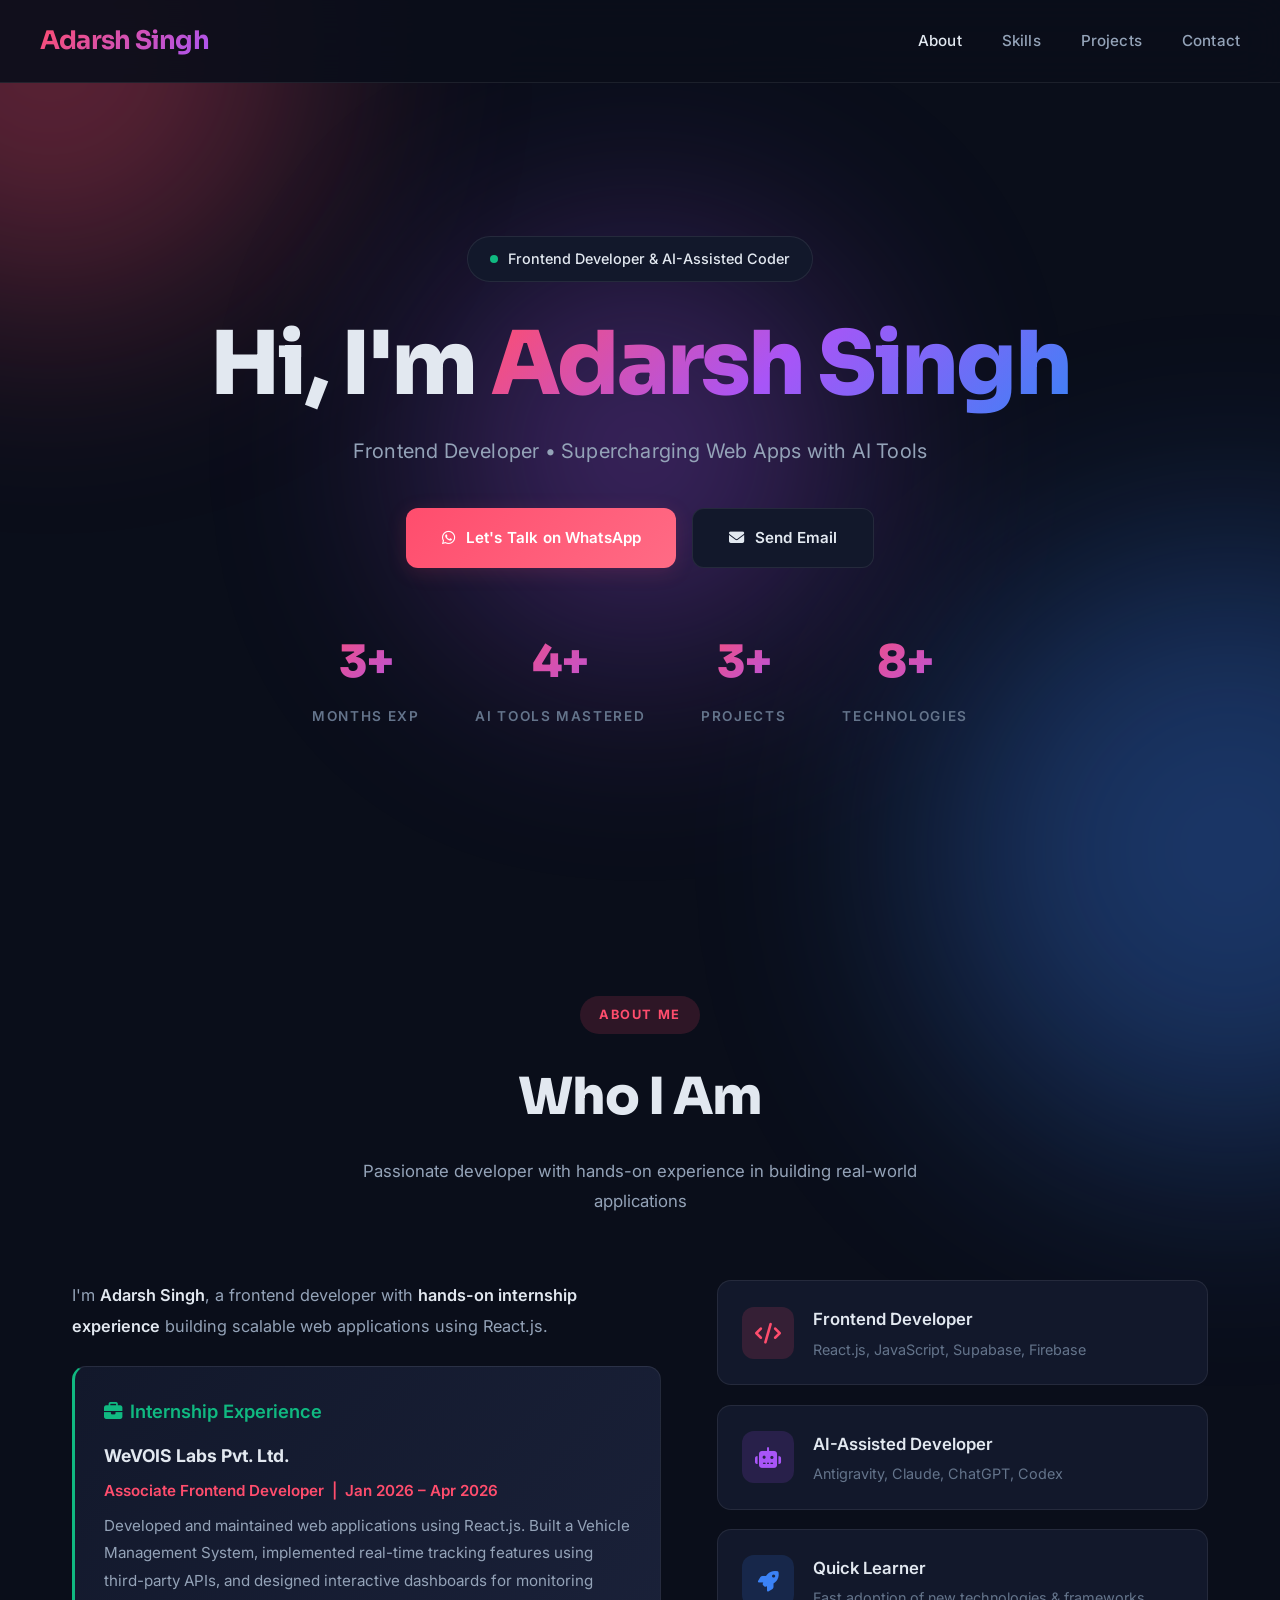
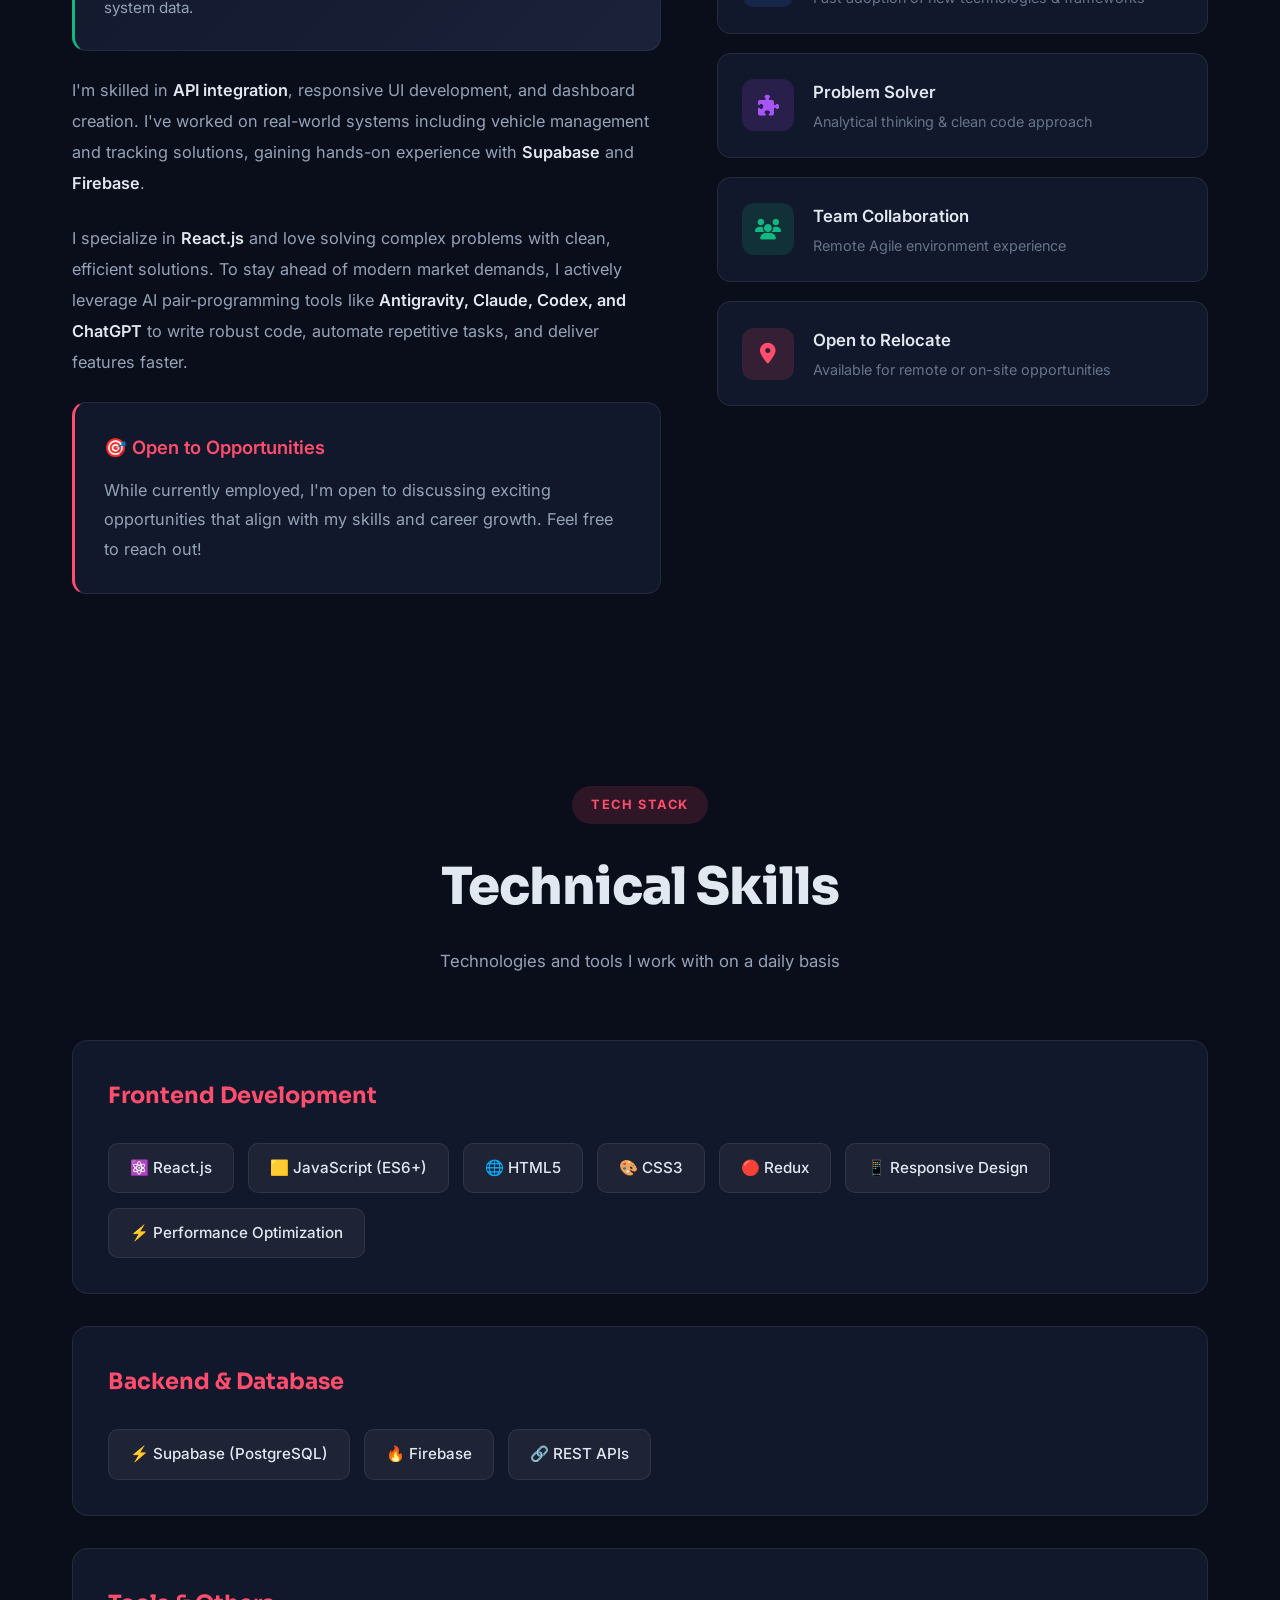
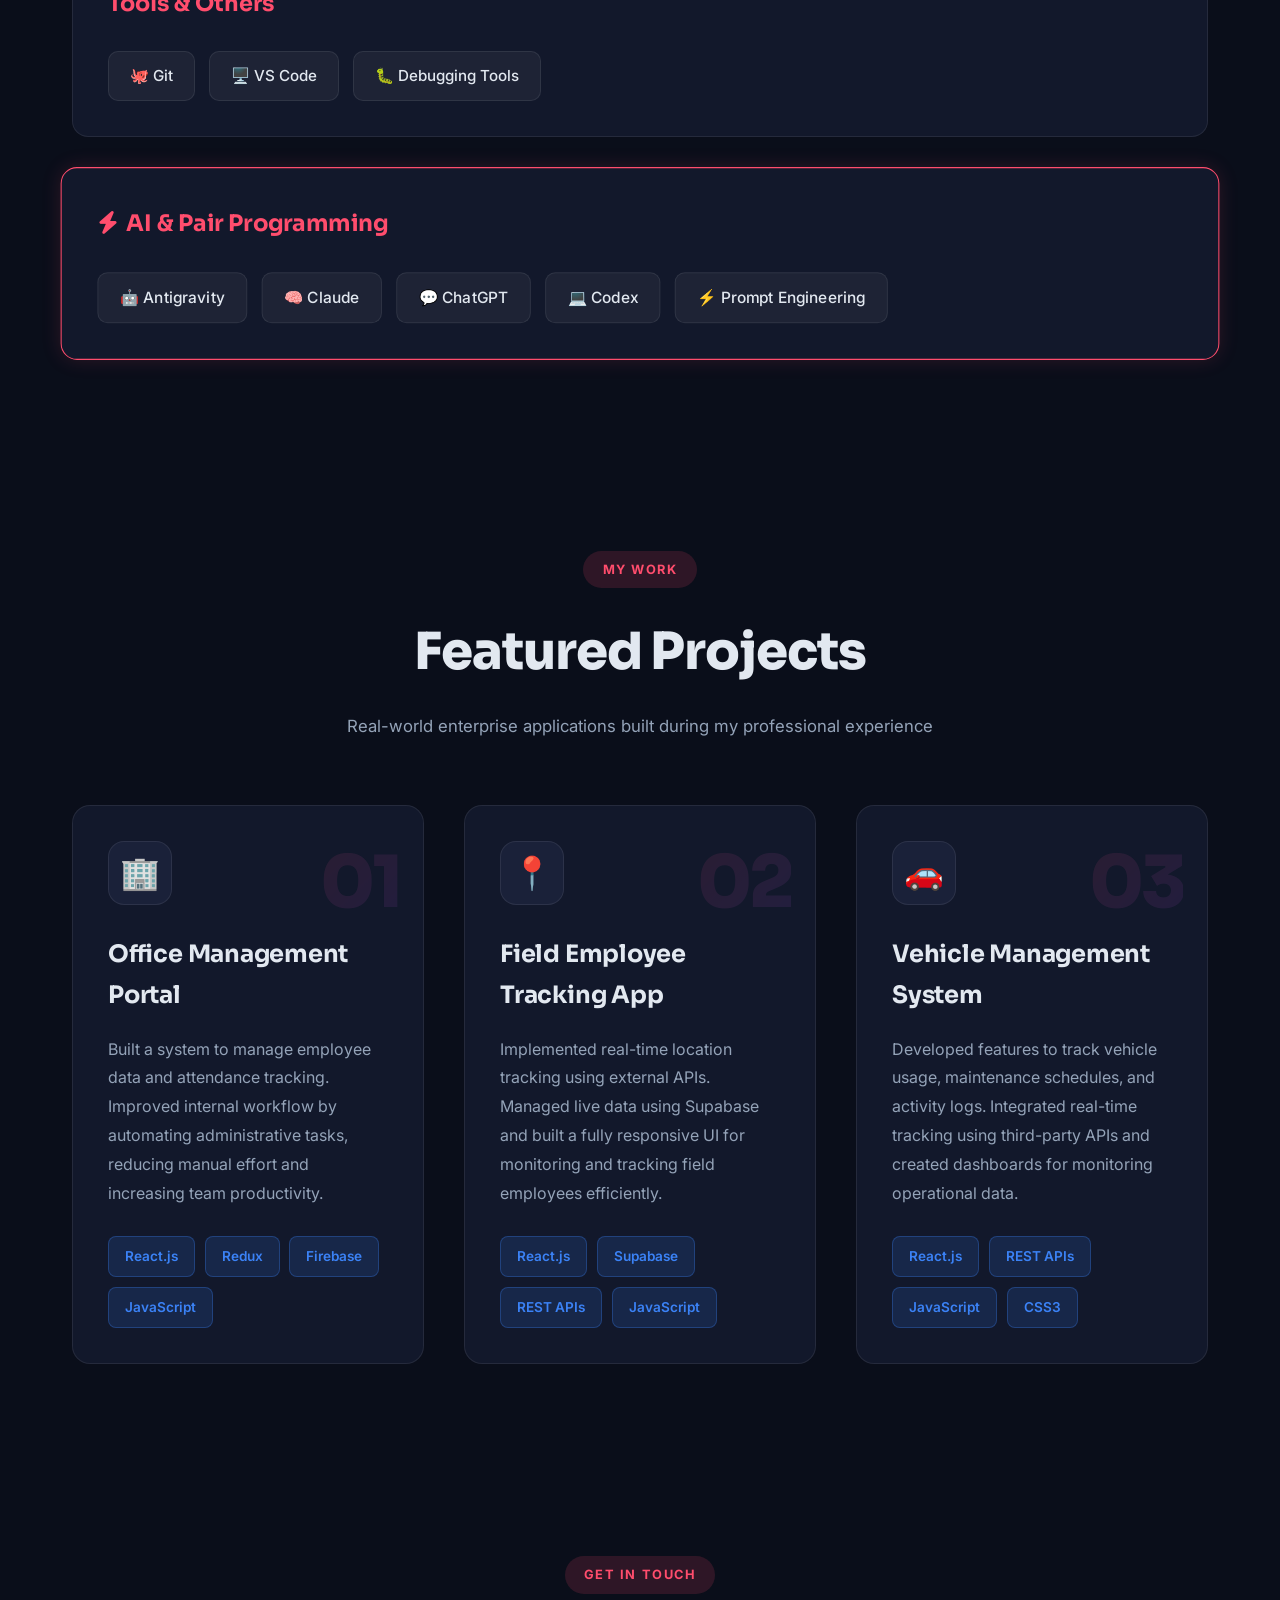
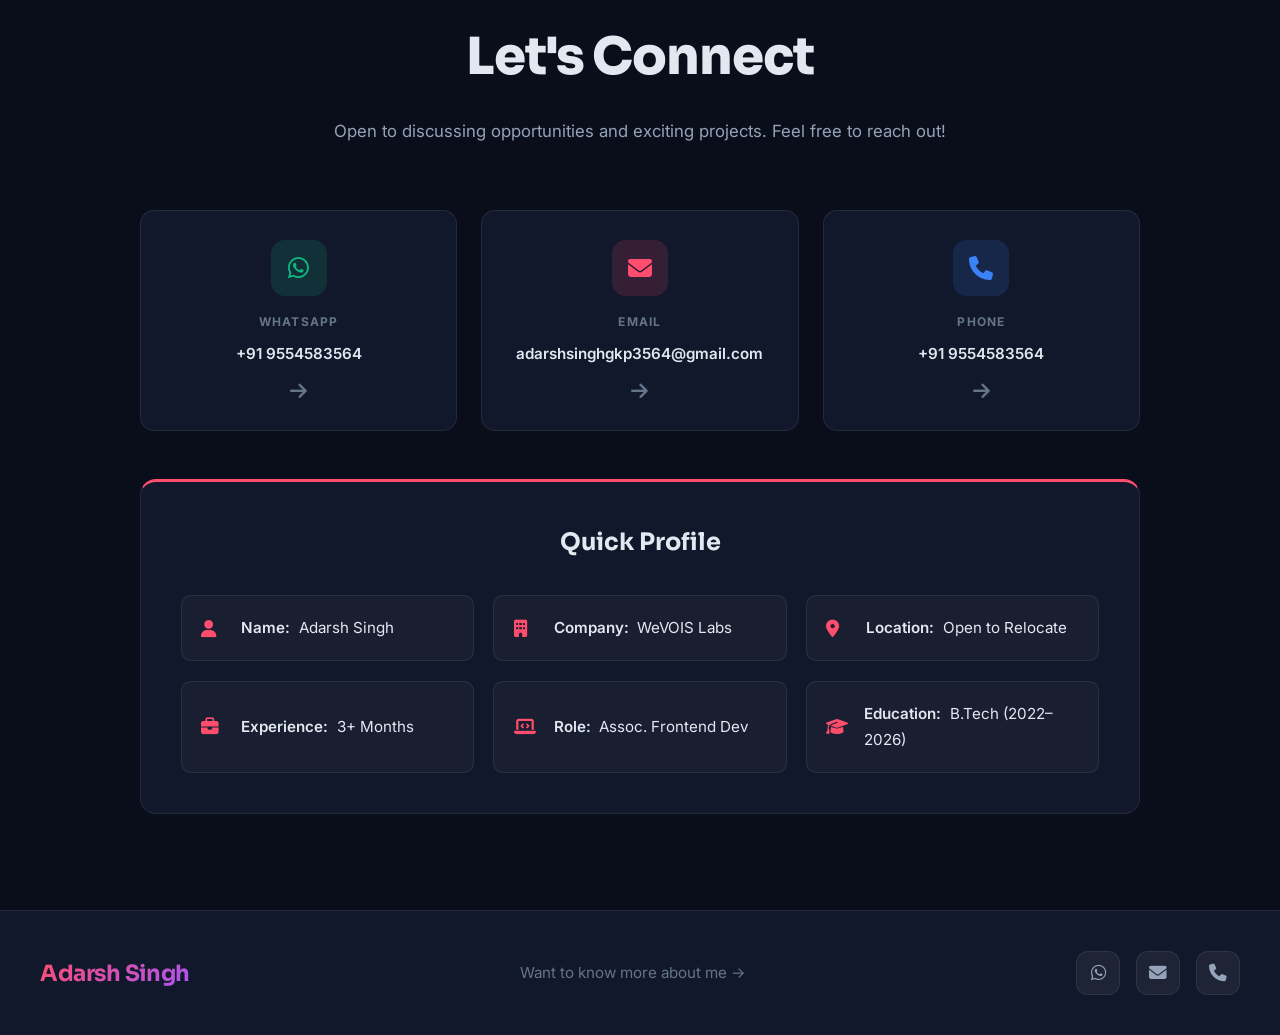
==== commit 1ae917ea: "Enhance portfolio with AI skills and updated resume format" ====
--- a/index.html
+++ b/index.html
@@ -1065,10 +1065,10 @@
   <section class="hero">
     <div class="status-badge">
       <span class="status-dot"></span>
-      Associate Frontend Developer at WeVOIS Labs
+      Frontend Developer & AI-Assisted Coder
     </div>
     <h1>Hi, I'm <span class="gradient-text">Adarsh Singh</span></h1>
-    <p class="hero-subtitle">Frontend Developer • Building Modern Web Applications</p>
+    <p class="hero-subtitle">Frontend Developer • Supercharging Web Apps with AI Tools</p>
     <div class="cta-buttons">
       <a href="https://wa.me/919554583564?text=Hi%20Adarsh!%20I%20saw%20your%20portfolio." target="_blank"
         class="btn btn-primary">
@@ -1084,6 +1084,10 @@
         <div class="stat-label">Months Exp</div>
       </div>
       <div class="stat-item">
+        <div class="stat-number">4+</div>
+        <div class="stat-label">AI Tools Mastered</div>
+      </div>
+      <div class="stat-item">
         <div class="stat-number">3+</div>
         <div class="stat-label">Projects</div>
       </div>
@@ -1110,14 +1114,14 @@
 
           <div class="current-work">
             <h4><i class="fas fa-briefcase"></i> Internship Experience</h4>
-            <p class="company">WeVOIS Labs Pvt. Ltd., Jaipur</p>
+            <p class="company">WeVOIS Labs Pvt. Ltd.</p>
             <p class="role">Associate Frontend Developer &nbsp;|&nbsp; Jan 2026 – Apr 2026</p>
             <p>Developed and maintained web applications using React.js. Built a Vehicle Management System, implemented real-time tracking features using third-party APIs, and designed interactive dashboards for monitoring system data.</p>
           </div>
 
           <p>I'm skilled in <strong>API integration</strong>, responsive UI development, and dashboard creation. I've worked on real-world systems including vehicle management and tracking solutions, gaining hands-on experience with <strong>Supabase</strong> and <strong>Firebase</strong>.</p>
 
-          <p>I specialize in <strong>React.js</strong> and love solving complex problems with clean, efficient solutions. I'm always learning new technologies and focused on building user-friendly applications.</p>
+          <p>I specialize in <strong>React.js</strong> and love solving complex problems with clean, efficient solutions. To stay ahead of modern market demands, I actively leverage AI pair-programming tools like <strong>Antigravity, Claude, Codex, and ChatGPT</strong> to write robust code, automate repetitive tasks, and deliver features faster.</p>
 
           <div class="highlight-box">
             <h4>🎯 Open to Opportunities</h4>
@@ -1138,6 +1142,16 @@
           </div>
 
           <div class="info-card">
+            <div class="info-icon icon-purple">
+              <i class="fas fa-robot"></i>
+            </div>
+            <div class="info-content">
+              <h4>AI-Assisted Developer</h4>
+              <p>Antigravity, Claude, ChatGPT, Codex</p>
+            </div>
+          </div>
+
+          <div class="info-card">
             <div class="info-icon icon-blue">
               <i class="fas fa-rocket"></i>
             </div>
@@ -1172,8 +1186,8 @@
               <i class="fas fa-map-marker-alt"></i>
             </div>
             <div class="info-content">
-              <h4>Jaipur, Rajasthan</h4>
-              <p>Open to relocate for right opportunities</p>
+              <h4>Open to Relocate</h4>
+              <p>Available for remote or on-site opportunities</p>
             </div>
           </div>
         </div>
@@ -1217,6 +1231,17 @@
             <span class="skill-tag">🐙 Git</span>
             <span class="skill-tag">🖥️ VS Code</span>
             <span class="skill-tag">🐛 Debugging Tools</span>
+          </div>
+        </div>
+
+        <div class="skill-category reveal" style="border-color: var(--accent); box-shadow: 0 0 20px var(--accent-glow); transform: scale(1.02);">
+          <h3><i class="fas fa-bolt" style="color: var(--accent); margin-right: 8px;"></i>AI & Pair Programming</h3>
+          <div class="skill-tags">
+            <span class="skill-tag">🤖 Antigravity</span>
+            <span class="skill-tag">🧠 Claude</span>
+            <span class="skill-tag">💬 ChatGPT</span>
+            <span class="skill-tag">💻 Codex</span>
+            <span class="skill-tag">⚡ Prompt Engineering</span>
           </div>
         </div>
       </div>
@@ -1333,7 +1358,7 @@
           </div>
           <div class="profile-item">
             <i class="fas fa-map-marker-alt"></i>
-            <span><strong>Location:</strong> Jaipur, Rajasthan</span>
+            <span><strong>Location:</strong> Open to Relocate</span>
           </div>
           <div class="profile-item">
             <i class="fas fa-briefcase"></i>
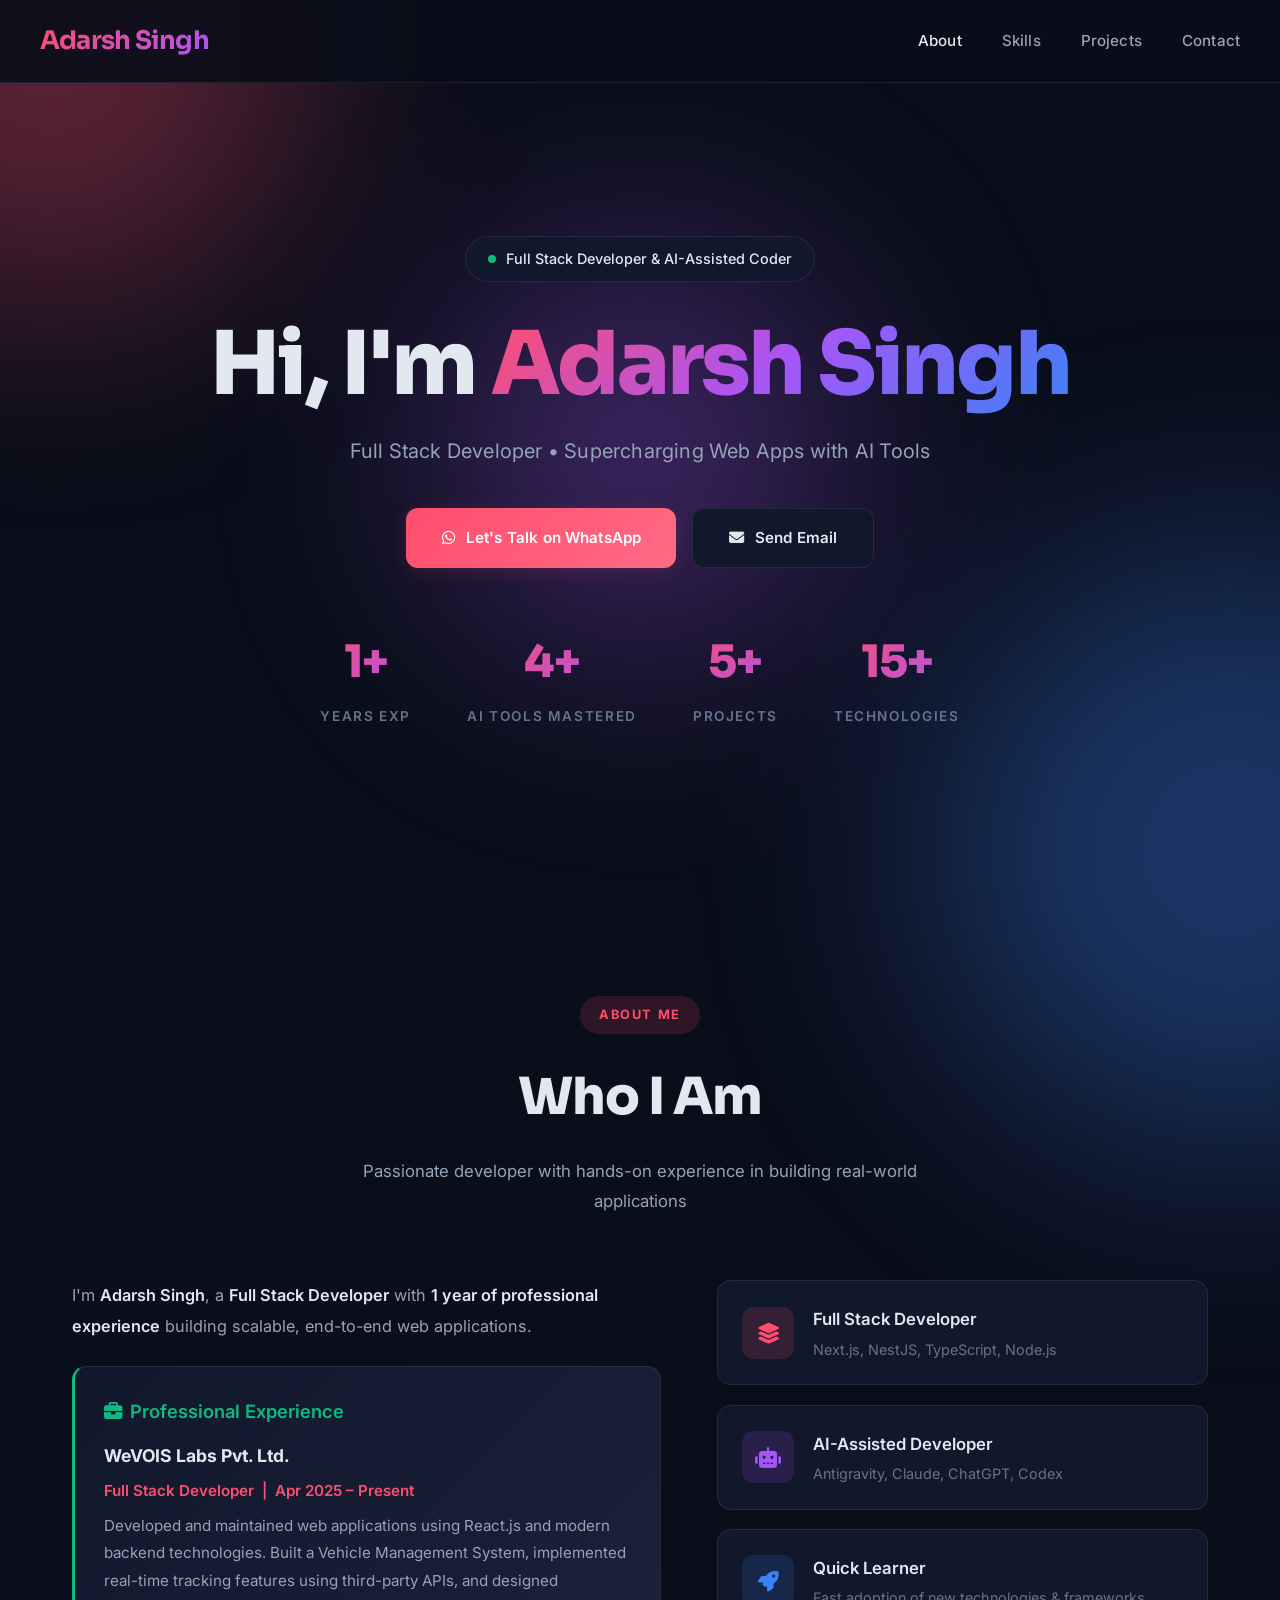
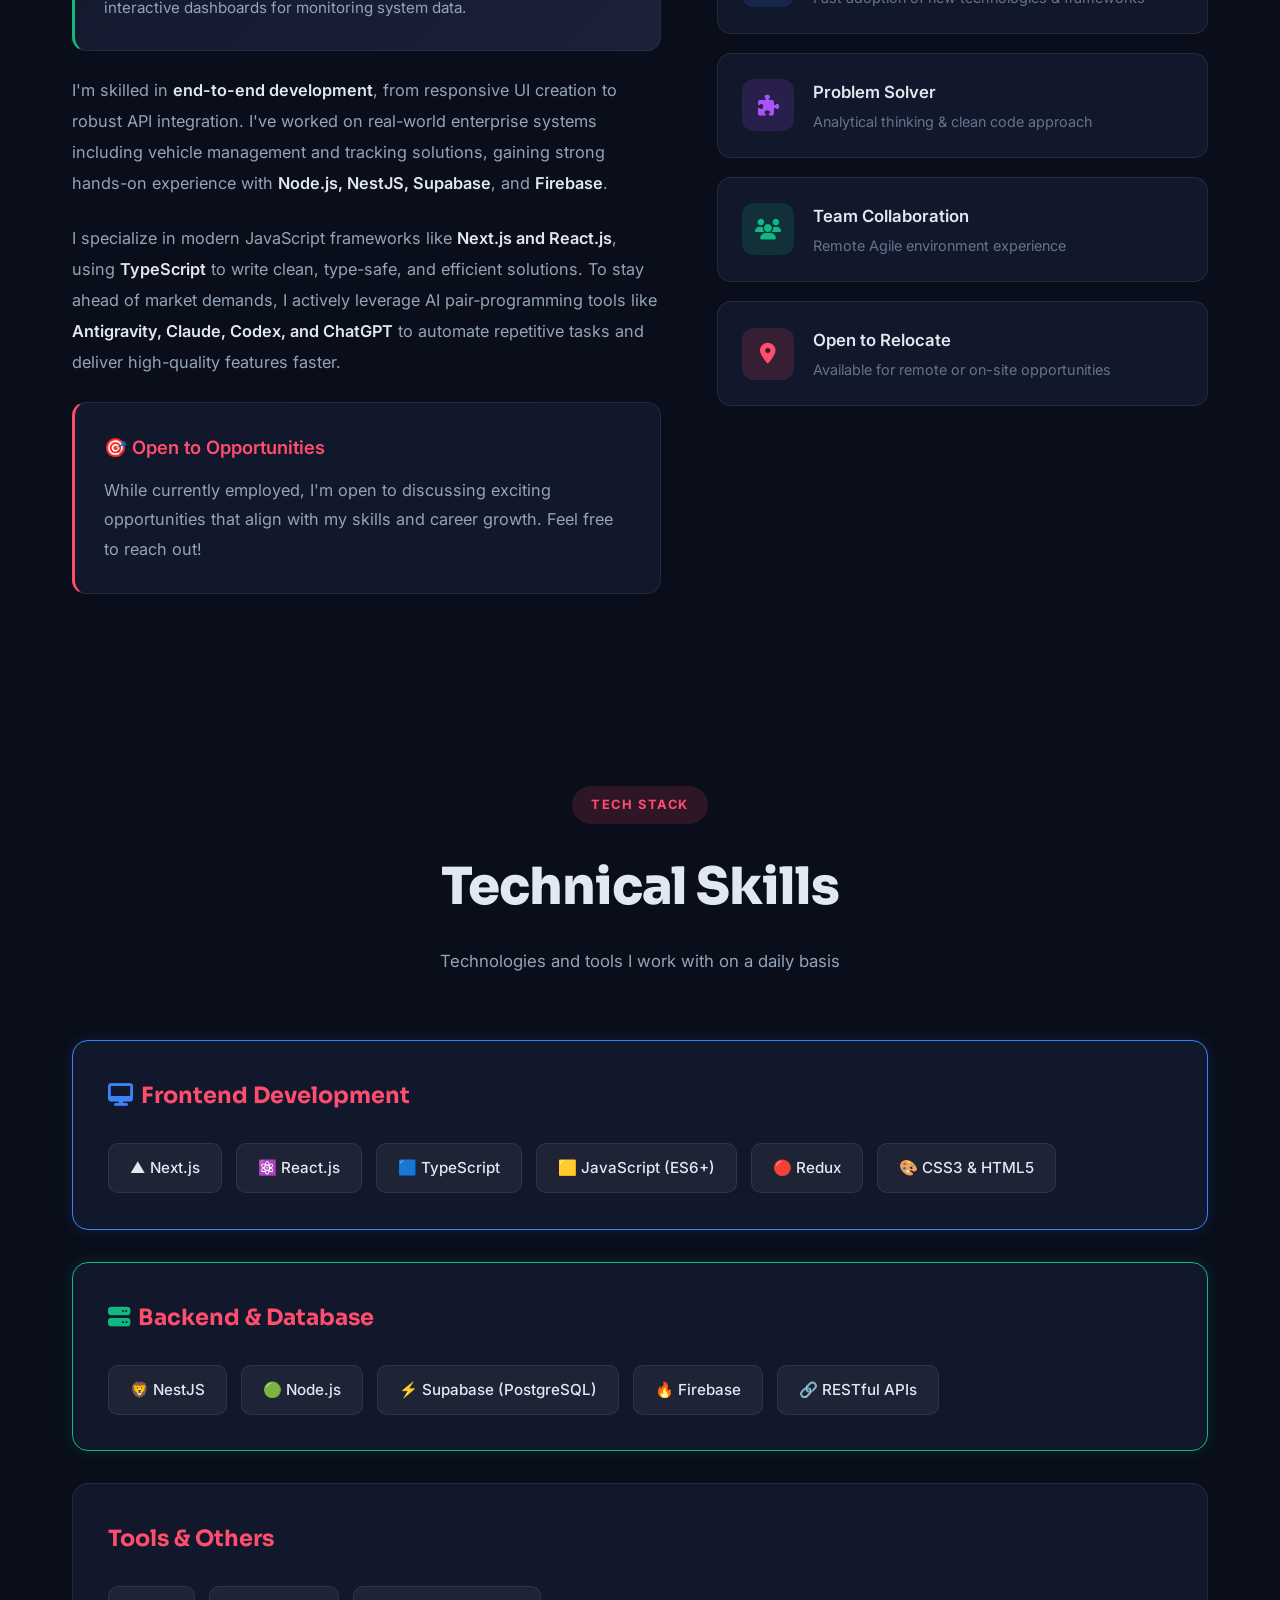
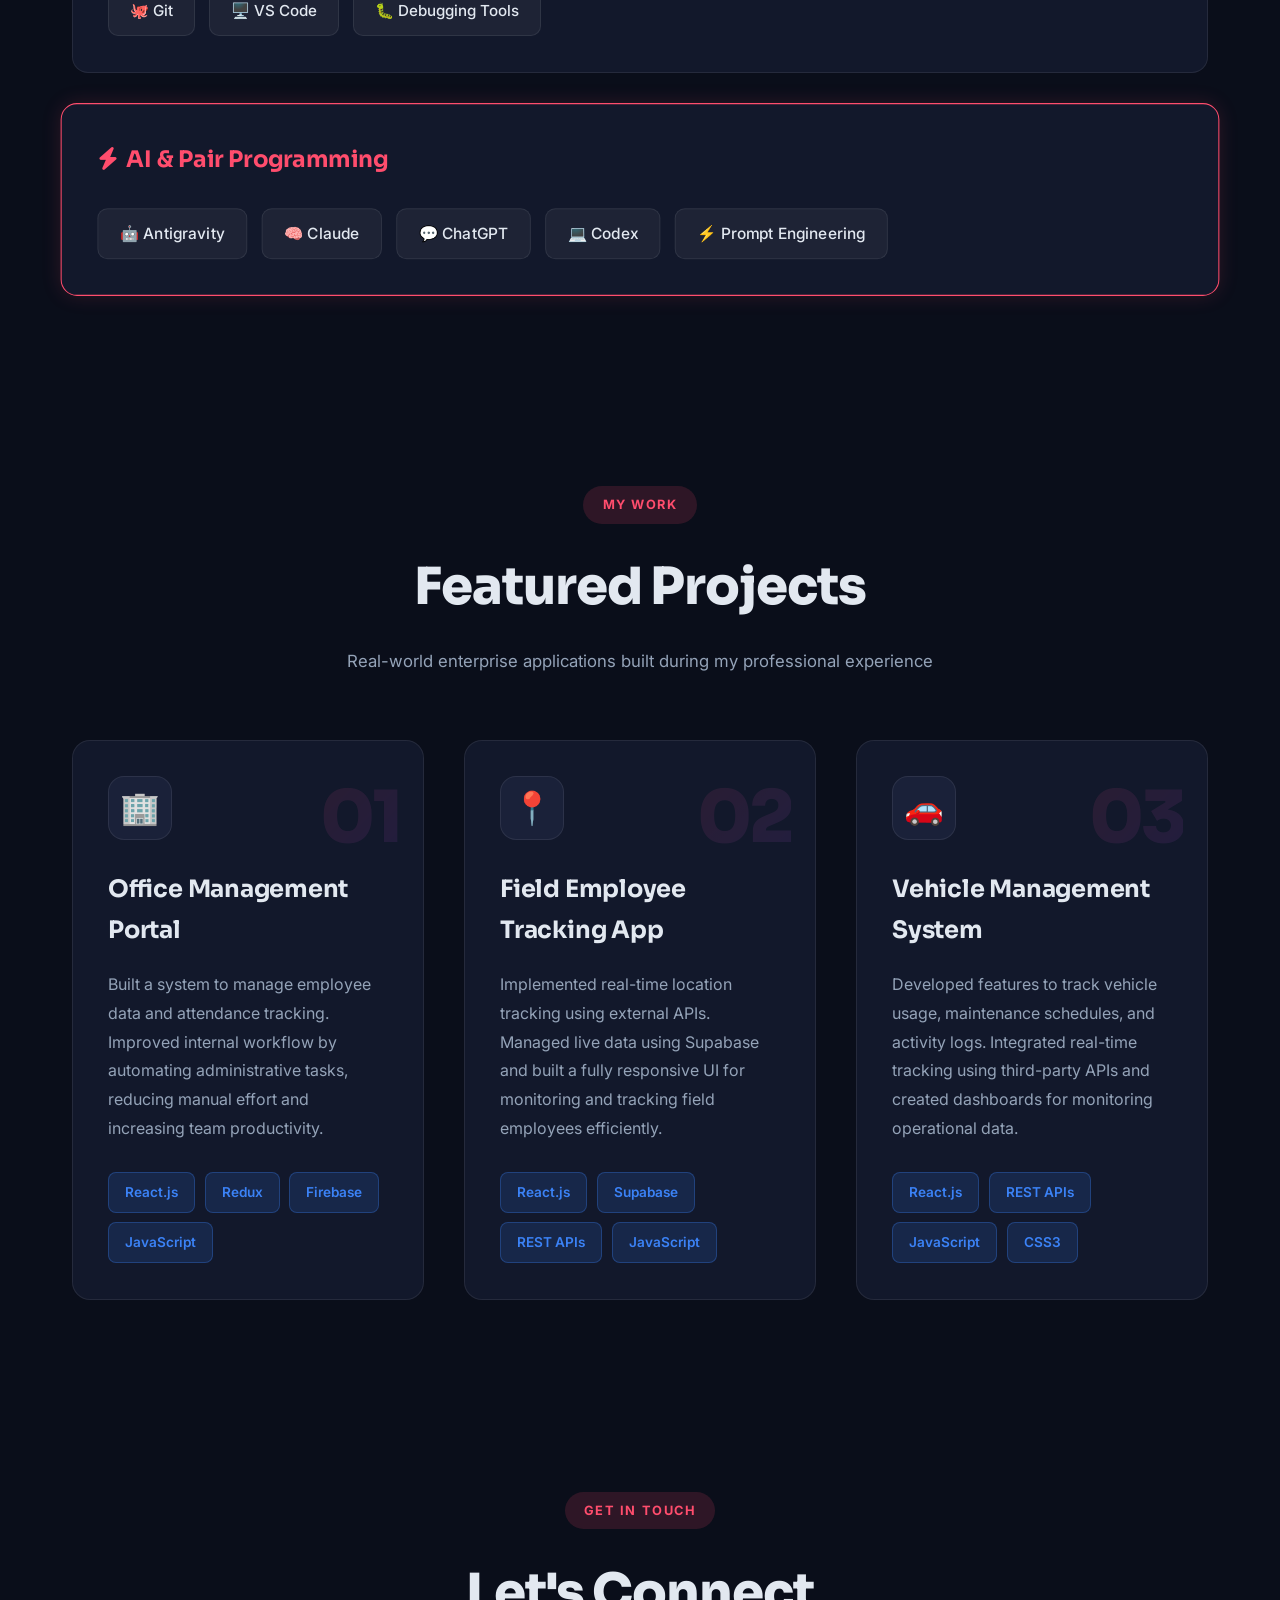
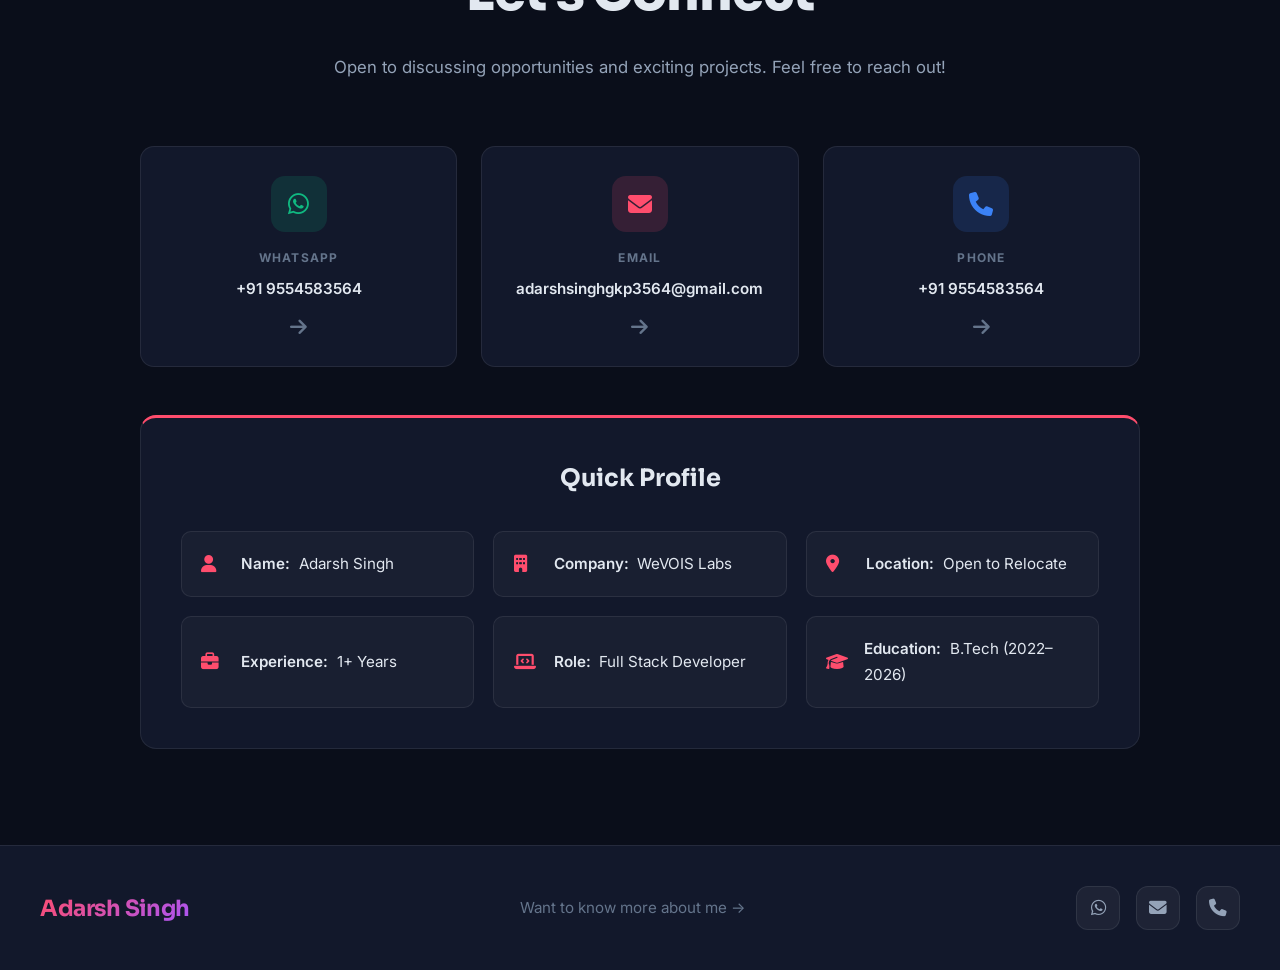
==== commit 017e76f9: "Update portfolio to Full Stack Developer, add new skills, and update stats" ====
--- a/index.html
+++ b/index.html
@@ -4,7 +4,7 @@
 <head>
   <meta charset="UTF-8" />
   <meta name="viewport" content="width=device-width, initial-scale=1.0" />
-  <title>Adarsh Singh | Frontend Developer</title>
+  <title>Adarsh Singh | Full Stack Developer</title>
   <link
     href="https://fonts.googleapis.com/css2?family=Inter:wght@300;400;500;600;700;800;900&family=Sora:wght@400;500;600;700;800&display=swap"
     rel="stylesheet" />
@@ -1065,10 +1065,10 @@
   <section class="hero">
     <div class="status-badge">
       <span class="status-dot"></span>
-      Frontend Developer & AI-Assisted Coder
+      Full Stack Developer & AI-Assisted Coder
     </div>
     <h1>Hi, I'm <span class="gradient-text">Adarsh Singh</span></h1>
-    <p class="hero-subtitle">Frontend Developer • Supercharging Web Apps with AI Tools</p>
+    <p class="hero-subtitle">Full Stack Developer • Supercharging Web Apps with AI Tools</p>
     <div class="cta-buttons">
       <a href="https://wa.me/919554583564?text=Hi%20Adarsh!%20I%20saw%20your%20portfolio." target="_blank"
         class="btn btn-primary">
@@ -1080,19 +1080,19 @@
     </div>
     <div class="stats">
       <div class="stat-item">
-        <div class="stat-number">3+</div>
-        <div class="stat-label">Months Exp</div>
+        <div class="stat-number">1+</div>
+        <div class="stat-label">Years Exp</div>
       </div>
       <div class="stat-item">
         <div class="stat-number">4+</div>
         <div class="stat-label">AI Tools Mastered</div>
       </div>
       <div class="stat-item">
-        <div class="stat-number">3+</div>
+        <div class="stat-number">5+</div>
         <div class="stat-label">Projects</div>
       </div>
       <div class="stat-item">
-        <div class="stat-number">8+</div>
+        <div class="stat-number">15+</div>
         <div class="stat-label">Technologies</div>
       </div>
     </div>
@@ -1110,18 +1110,18 @@
 
       <div class="about-grid">
         <div class="about-text reveal">
-          <p>I'm <strong>Adarsh Singh</strong>, a frontend developer with <strong>hands-on internship experience</strong> building scalable web applications using React.js.</p>
+          <p>I'm <strong>Adarsh Singh</strong>, a <strong>Full Stack Developer</strong> with <strong>1 year of professional experience</strong> building scalable, end-to-end web applications.</p>
 
           <div class="current-work">
-            <h4><i class="fas fa-briefcase"></i> Internship Experience</h4>
+            <h4><i class="fas fa-briefcase"></i> Professional Experience</h4>
             <p class="company">WeVOIS Labs Pvt. Ltd.</p>
-            <p class="role">Associate Frontend Developer &nbsp;|&nbsp; Jan 2026 – Apr 2026</p>
-            <p>Developed and maintained web applications using React.js. Built a Vehicle Management System, implemented real-time tracking features using third-party APIs, and designed interactive dashboards for monitoring system data.</p>
-          </div>
-
-          <p>I'm skilled in <strong>API integration</strong>, responsive UI development, and dashboard creation. I've worked on real-world systems including vehicle management and tracking solutions, gaining hands-on experience with <strong>Supabase</strong> and <strong>Firebase</strong>.</p>
-
-          <p>I specialize in <strong>React.js</strong> and love solving complex problems with clean, efficient solutions. To stay ahead of modern market demands, I actively leverage AI pair-programming tools like <strong>Antigravity, Claude, Codex, and ChatGPT</strong> to write robust code, automate repetitive tasks, and deliver features faster.</p>
+            <p class="role">Full Stack Developer &nbsp;|&nbsp; Apr 2025 – Present</p>
+            <p>Developed and maintained web applications using React.js and modern backend technologies. Built a Vehicle Management System, implemented real-time tracking features using third-party APIs, and designed interactive dashboards for monitoring system data.</p>
+          </div>
+
+          <p>I'm skilled in <strong>end-to-end development</strong>, from responsive UI creation to robust API integration. I've worked on real-world enterprise systems including vehicle management and tracking solutions, gaining strong hands-on experience with <strong>Node.js, NestJS, Supabase</strong>, and <strong>Firebase</strong>.</p>
+
+          <p>I specialize in modern JavaScript frameworks like <strong>Next.js and React.js</strong>, using <strong>TypeScript</strong> to write clean, type-safe, and efficient solutions. To stay ahead of market demands, I actively leverage AI pair-programming tools like <strong>Antigravity, Claude, Codex, and ChatGPT</strong> to automate repetitive tasks and deliver high-quality features faster.</p>
 
           <div class="highlight-box">
             <h4>🎯 Open to Opportunities</h4>
@@ -1133,11 +1133,11 @@
         <div class="info-cards reveal">
           <div class="info-card">
             <div class="info-icon icon-red">
-              <i class="fas fa-code"></i>
+              <i class="fas fa-layer-group"></i>
             </div>
             <div class="info-content">
-              <h4>Frontend Developer</h4>
-              <p>React.js, JavaScript, Supabase, Firebase</p>
+              <h4>Full Stack Developer</h4>
+              <p>Next.js, NestJS, TypeScript, Node.js</p>
             </div>
           </div>
 
@@ -1203,25 +1203,26 @@
       </div>
 
       <div class="skills-grid">
-        <div class="skill-category reveal">
-          <h3>Frontend Development</h3>
+        <div class="skill-category reveal" style="border-color: var(--blue); box-shadow: 0 0 15px var(--blue-glow);">
+          <h3><i class="fas fa-desktop" style="color: var(--blue); margin-right: 8px;"></i>Frontend Development</h3>
           <div class="skill-tags">
+            <span class="skill-tag">▲ Next.js</span>
             <span class="skill-tag">⚛️ React.js</span>
+            <span class="skill-tag">🟦 TypeScript</span>
             <span class="skill-tag">🟨 JavaScript (ES6+)</span>
-            <span class="skill-tag">🌐 HTML5</span>
-            <span class="skill-tag">🎨 CSS3</span>
             <span class="skill-tag">🔴 Redux</span>
-            <span class="skill-tag">📱 Responsive Design</span>
-            <span class="skill-tag">⚡ Performance Optimization</span>
+            <span class="skill-tag">🎨 CSS3 & HTML5</span>
           </div>
         </div>
 
-        <div class="skill-category reveal">
-          <h3>Backend & Database</h3>
+        <div class="skill-category reveal" style="border-color: var(--green); box-shadow: 0 0 15px rgba(16, 185, 129, 0.15);">
+          <h3><i class="fas fa-server" style="color: var(--green); margin-right: 8px;"></i>Backend & Database</h3>
           <div class="skill-tags">
+            <span class="skill-tag">🦁 NestJS</span>
+            <span class="skill-tag">🟢 Node.js</span>
             <span class="skill-tag">⚡ Supabase (PostgreSQL)</span>
             <span class="skill-tag">🔥 Firebase</span>
-            <span class="skill-tag">🔗 REST APIs</span>
+            <span class="skill-tag">🔗 RESTful APIs</span>
           </div>
         </div>
 
@@ -1362,11 +1363,11 @@
           </div>
           <div class="profile-item">
             <i class="fas fa-briefcase"></i>
-            <span><strong>Experience:</strong> 3+ Months</span>
+            <span><strong>Experience:</strong> 1+ Years</span>
           </div>
           <div class="profile-item">
             <i class="fas fa-laptop-code"></i>
-            <span><strong>Role:</strong> Assoc. Frontend Dev</span>
+            <span><strong>Role:</strong> Full Stack Developer</span>
           </div>
           <div class="profile-item">
             <i class="fas fa-graduation-cap"></i>
